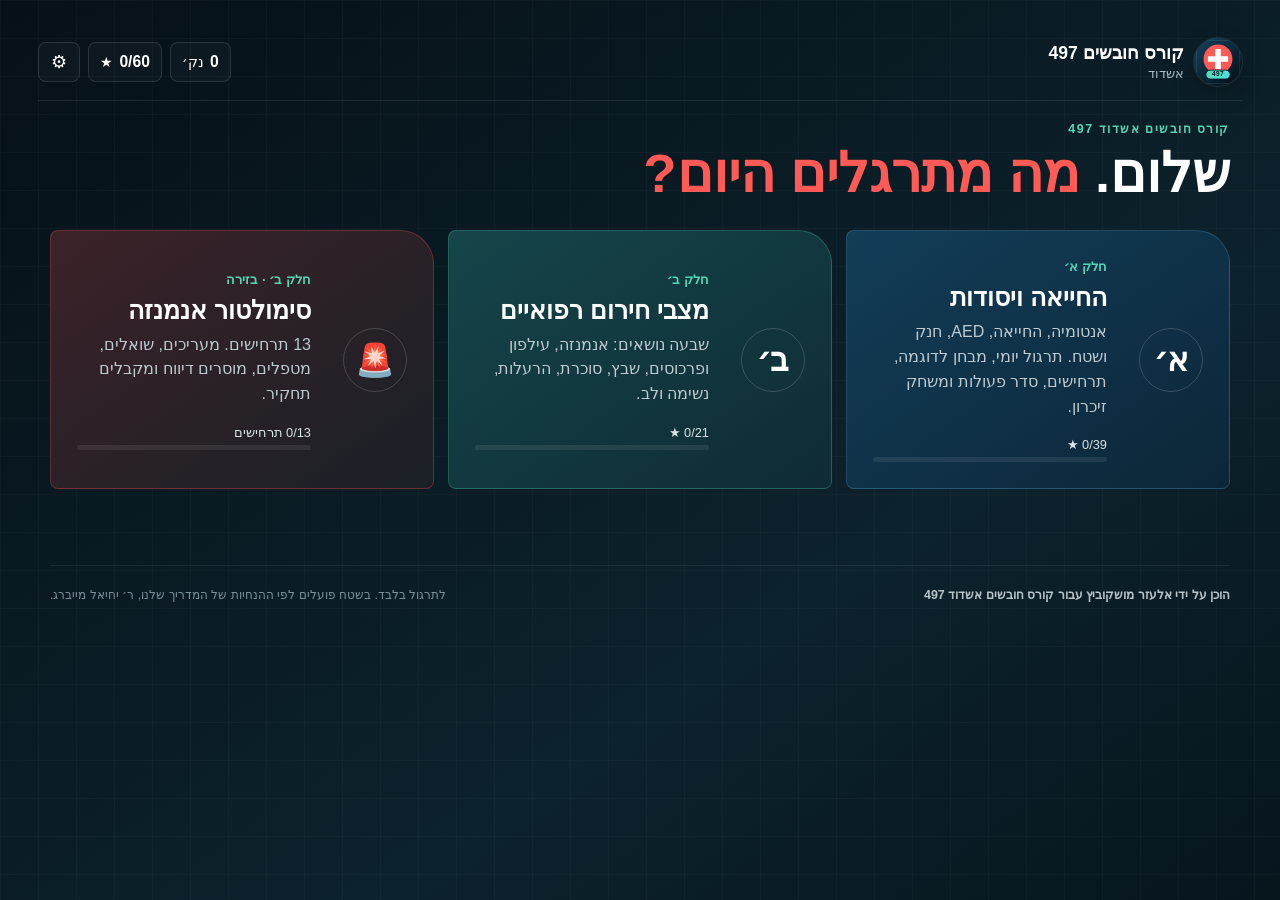
==== index.html @ c42105a0 "Rework practice app: fair questions, better feedback, mobile layout, simulator depth Questions and f" ====
<!doctype html>
<html lang="he" dir="rtl">
<head>
  <meta charset="utf-8">
  <meta name="viewport" content="width=device-width,initial-scale=1,viewport-fit=cover">
  <meta name="description" content="תרגול לקורס חובשים אשדוד 497: שאלות, מבחנים לדוגמה וסימולטור אנמנזה">
  <meta name="robots" content="noindex, nofollow, noarchive, nosnippet, noimageindex">
  <meta name="theme-color" content="#07131c">
  <meta name="color-scheme" content="dark">
  <meta name="application-name" content="קורס חובשים אשדוד 497">
  <meta name="apple-mobile-web-app-capable" content="yes">
  <meta name="apple-mobile-web-app-status-bar-style" content="black-translucent">
  <meta name="apple-mobile-web-app-title" content="חובשים 497">
  <meta name="mobile-web-app-capable" content="yes">
  <meta name="format-detection" content="telephone=no">
  <title>קורס חובשים 497 · מרכז תרגול</title>
  <link rel="manifest" href="./manifest.json">
  <link rel="icon" type="image/png" sizes="192x192" href="./icons/icon-192.png">
  <link rel="apple-touch-icon" href="./icons/apple-touch-icon.png">
  <link rel="stylesheet" href="./styles.css">
  <link rel="stylesheet" href="./unified.css">
  <link rel="stylesheet" href="./common.css">
</head>
<body>
  <main id="app" class="app-shell"><noscript>כדי להשתמש באתר צריך להפעיל JavaScript.</noscript></main>
  <script src="./common.js"></script>
  <script src="./scenarios.js"></script>
  <script src="./additional-scenarios.js"></script>
  <script src="./more-scenarios.js"></script>
  <script src="./scenario-extras.js"></script>
  <script src="./engine.js"></script>
  <script src="./app.js"></script>
  <script src="./pwa.js"></script>
</body>
</html>
---- styles.css ----
:root{--ink:#061117;--deep:#0a1c25;--panel:#102832;--panel2:#14343f;--line:#294650;--paper:#f4f0e7;--white:#fff;--muted:#9fb1b8;--red:#ff5a55;--amber:#f2b94b;--mint:#55d6b2;--blue:#7abed5;--shadow:0 22px 60px #02070a66}*{box-sizing:border-box}html{font-size:16px}body{margin:0;min-height:100vh;background:linear-gradient(145deg,#061017,#0c222c 65%,#07151d);color:var(--white);font-family:Arial,"Noto Sans Hebrew",sans-serif}button{font:inherit}.app-shell{min-height:100vh;padding:clamp(18px,3vw,42px);background-image:linear-gradient(#ffffff06 1px,transparent 1px),linear-gradient(90deg,#ffffff06 1px,transparent 1px);background-size:38px 38px}.top,.game-top{max-width:1380px;margin:auto;display:flex;align-items:center;justify-content:space-between;gap:18px;border-bottom:1px solid #ffffff18;padding-bottom:18px}.brand{display:flex;align-items:center;gap:11px}.brand-mark{width:44px;height:44px;border-radius:50%;display:grid;place-items:center;background:var(--red);font-size:1.4rem}.brand div{display:grid}.brand strong{font-size:1.1rem}.brand small,.source{color:var(--muted);font-size:.82rem}.intro{max-width:1180px;margin:clamp(60px,10vh,120px) auto 100px;display:grid;grid-template-columns:1.35fr .65fr;gap:70px;align-items:center}.kicker,.panel-kicker{color:var(--mint);font-size:.78rem;font-weight:900;letter-spacing:.12em;text-transform:uppercase}.intro h1{font-size:clamp(3.6rem,9vw,7.8rem);line-height:.88;letter-spacing:-.07em;margin:18px 0 28px}.intro h1 em{font-style:normal;color:var(--red)}.intro p{font-size:1.2rem;line-height:1.7;color:#c3d0d4;max-width:570px}.dispatch-art{min-height:310px;border:1px solid #ffffff1c;background:linear-gradient(150deg,#163743,#0a1c25);box-shadow:var(--shadow);border-radius:6px 46px 6px 46px;padding:35px;display:flex;flex-direction:column;justify-content:end;position:relative;overflow:hidden}.dispatch-art:after{content:'1221';position:absolute;left:-12px;top:-30px;font-size:10rem;font-weight:900;color:#ffffff08;direction:ltr}.dispatch-art>span{position:absolute;right:32px;top:30px;color:var(--red);font-weight:900;direction:ltr}.dispatch-art b{font-size:1.45rem;line-height:1.4}.dispatch-art small{color:var(--muted);margin-top:10px}.section-head{max-width:1180px;margin:0 auto 20px;display:flex;align-items:end;justify-content:space-between}.section-head div{display:flex;gap:12px;align-items:center}.section-head span{font-family:monospace;color:var(--red)}.section-head h2{margin:0;font-size:1.5rem}.section-head p{color:var(--muted);margin:0}.scenario-grid{max-width:1180px;margin:auto;display:grid;grid-template-columns:repeat(3,1fr);gap:14px}.scenario-card{min-height:260px;color:white;background:linear-gradient(160deg,#153541,#0b1e27);border:1px solid #ffffff1a;border-radius:7px 27px 7px 7px;padding:22px;text-align:right;cursor:pointer;position:relative;transition:.2s}.scenario-card:hover{transform:translateY(-5px);border-color:var(--mint);box-shadow:var(--shadow)}.case-no{position:absolute;left:18px;top:15px;color:#ffffff16;font-size:4rem;font-weight:900}.difficulty{display:inline-block;border:1px solid var(--line);border-radius:999px;padding:5px 9px;font-size:.75rem;color:var(--mint)}.difficulty.מתקדם{color:#ff8f8b}.difficulty.בינוני{color:var(--amber)}.scenario-card h3{font-size:1.55rem;margin:68px 0 8px}.scenario-card p{color:var(--muted)}.card-foot{position:absolute;right:22px;left:22px;bottom:20px;padding-top:14px;border-top:1px solid #ffffff12;display:flex;justify-content:space-between;color:#bac8cd;font-size:.78rem}footer{max-width:1180px;margin:55px auto 0;border-top:1px solid #ffffff12;padding:20px 0;color:#799098;font-size:.78rem}.game-top{min-height:60px}.back,.finish{border:1px solid #ffffff24;background:#ffffff09;color:white;border-radius:8px;padding:10px 14px;cursor:pointer}.finish{background:var(--red);border-color:var(--red);font-weight:800}.case-title{text-align:center;display:grid}.case-title span{font-size:.75rem;color:var(--mint)}.case-title b{margin-top:4px}.status-strip{max-width:1380px;margin:16px auto;display:grid;grid-template-columns:2fr repeat(3,1fr);background:#ffffff09;border:1px solid #ffffff13;border-radius:8px;overflow:hidden}.status-strip div{padding:12px 16px;border-left:1px solid #ffffff10;display:grid;gap:4px}.status-strip small{color:var(--muted);font-size:.72rem}.status-strip b{font-size:.9rem}.workspace{max-width:1380px;margin:auto;display:grid;grid-template-columns:260px minmax(420px,1fr) 270px;gap:14px;align-items:start}.scene-panel,.control-panel,.log-panel{background:#0d232d;border:1px solid #ffffff13;border-radius:8px;padding:20px;box-shadow:0 14px 40px #0003}.scene-panel,.log-panel{position:sticky;top:18px}.scene-panel h2{font-size:1.8rem;margin:12px 0 23px}.scene-panel dl{display:grid;gap:14px;margin:0}.scene-panel dl div{border-bottom:1px solid #ffffff0f;padding-bottom:12px}.scene-panel dt{font-size:.72rem;color:var(--muted)}.scene-panel dd{margin:5px 0 0;line-height:1.45}.arrival{background:#ffffff08;border-right:3px solid var(--amber);padding:13px;margin-top:20px}.arrival small,.patient-state small{color:var(--amber);font-weight:800}.arrival p{font-size:.9rem;line-height:1.55;margin:7px 0 0}.patient-state{display:grid;gap:6px;margin-top:14px;padding:13px;background:#ff5a5511;border:1px solid #ff5a5530}.patient-state strong{font-size:.88rem}.control-panel{padding:0;overflow:hidden}.tabs{display:flex;border-bottom:1px solid #ffffff14;padding:0 16px}.tab{border:0;background:transparent;color:var(--muted);padding:17px 14px;cursor:pointer;border-bottom:2px solid transparent}.tab.active{color:white;border-bottom-color:var(--red)}.tab i{font-style:normal;background:#ffffff13;border-radius:999px;padding:2px 6px;font-size:.7rem}.control-panel #tab-content{padding:20px;max-height:calc(100vh - 180px);overflow:auto}.action-section{margin-bottom:28px}.action-section h3{font-size:.88rem;color:#cbd5d8;display:flex;align-items:center;gap:9px}.action-section h3 span{width:28px;height:28px;border:1px solid var(--line);display:grid;place-items:center;color:var(--mint);font-family:monospace}.action-list{display:grid;grid-template-columns:repeat(2,1fr);gap:8px}.action-btn,.question-btn{border:1px solid #ffffff15;background:#ffffff07;color:white;border-radius:7px;padding:13px;text-align:right;display:flex;gap:11px;align-items:center;cursor:pointer;transition:.16s}.action-btn:hover,.question-btn:hover{border-color:var(--mint);background:#ffffff0d}.action-btn>span{width:30px;height:30px;border:1px solid var(--line);border-radius:50%;display:grid;place-items:center;color:var(--mint);flex:0 0 auto}.action-btn div{display:grid;gap:3px}.action-btn b{font-size:.87rem}.action-btn small{font-size:.7rem;color:var(--muted)}.action-btn.done{opacity:.55}.action-btn.done>span{background:var(--mint);color:var(--ink)}.action-btn.tempting>span{color:#ff9894}.question-hint{background:#55d6b211;border:1px solid #55d6b22b;padding:12px;border-radius:7px;color:#bfe9dd;font-size:.84rem;margin-bottom:14px}.question-list{display:grid;gap:8px}.question-btn{display:grid}.question-btn span{color:var(--amber);font-size:.7rem}.question-btn b{font-size:.95rem}.facts-grid{display:grid;grid-template-columns:repeat(2,1fr);gap:9px}.facts-grid article{padding:14px;background:#ffffff07;border:1px solid #ffffff12;border-radius:7px}.facts-grid span{font-size:.68rem;color:var(--mint)}.facts-grid p{margin:7px 0 0;line-height:1.45;font-size:.86rem}.timeline{display:grid;gap:9px;margin-top:14px;max-height:72vh;overflow:auto}.log{display:grid;grid-template-columns:24px 1fr;gap:8px;align-items:start}.log span{width:22px;height:22px;border-radius:50%;display:grid;place-items:center;background:#55d6b222;color:var(--mint);font-size:.7rem}.log p{margin:1px 0;padding-bottom:11px;border-bottom:1px solid #ffffff0c;font-size:.82rem;line-height:1.45;color:#cfdbde}.log.bad span,.log.event span{background:#ff5a5522;color:#ff8f8b}.log.event p{color:#ffd1cf}.empty{padding:30px 10px;text-align:center;color:#77909a;line-height:1.6}.toast{position:fixed;z-index:20;bottom:25px;left:50%;transform:translateX(-50%);max-width:min(680px,90vw);background:#14343f;border:1px solid var(--mint);box-shadow:var(--shadow);padding:14px 20px;border-radius:9px;color:white;text-align:center}.toast.bad{border-color:var(--red)}.report-hero{max-width:1100px;margin:55px auto 28px;display:flex;align-items:center;justify-content:center;gap:32px}.report-hero h1{font-size:clamp(2rem,5vw,4.3rem);margin:8px 0 10px}.report-hero p{color:var(--muted)}.score-ring{width:150px;height:150px;border-radius:50%;background:conic-gradient(var(--mint) var(--score),#ffffff10 0);display:grid;place-items:center;flex:0 0 auto}.score-ring>div{width:116px;height:116px;border-radius:50%;background:var(--deep);display:grid;place-content:center;text-align:center}.score-ring b{font-size:2.6rem}.score-ring small{color:var(--muted)}.score-grid{max-width:1100px;margin:auto;display:grid;grid-template-columns:repeat(4,1fr);gap:8px}.score-grid article{background:#ffffff08;border:1px solid #ffffff12;padding:13px;border-radius:7px}.score-grid article div{display:flex;justify-content:space-between;font-size:.77rem}.score-grid i{display:block;height:5px;background:#ffffff0f;margin-top:10px;border-radius:5px;overflow:hidden}.score-grid em{display:block;height:100%;background:var(--mint)}.debrief-grid{max-width:1100px;margin:18px auto;display:grid;grid-template-columns:repeat(2,1fr);gap:10px}.debrief{background:#0d232d;border:1px solid #ffffff13;border-radius:8px;padding:20px}.debrief h2{font-size:1rem;margin:0 0 12px}.debrief ul{margin:0;padding-right:20px;color:#c6d2d6;line-height:1.8;font-size:.87rem}.debrief.good{border-top:3px solid var(--mint)}.debrief.warn{border-top:3px solid var(--amber)}.debrief.danger{border-top:3px solid var(--red)}.none{color:var(--muted);font-size:.86rem}.path{grid-column:1/-1}.path ol{list-style:none;padding:0;margin:0;display:grid;gap:8px}.path li{display:flex;align-items:center;gap:10px;color:#ccd7da}.path li span{width:26px;height:26px;background:#ffffff0c;color:var(--mint);display:grid;place-items:center;font-family:monospace}.why{max-width:1100px;margin:10px auto;background:var(--paper);color:#14262c;padding:28px;border-radius:8px}.why h2{margin-top:0}.why p{border-right:3px solid var(--red);padding-right:12px;line-height:1.55}.why small{display:block;color:#58686d;margin-top:20px}@media(max-width:1050px){.workspace{grid-template-columns:230px 1fr}.log-panel{grid-column:1/-1;position:static}.timeline{max-height:none;grid-template-columns:repeat(2,1fr)}}@media(max-width:760px){.app-shell{padding:14px}.source{display:none}.intro{grid-template-columns:1fr;margin:50px auto}.intro h1{font-size:4rem}.dispatch-art{min-height:220px}.scenario-grid{grid-template-columns:1fr}.workspace{grid-template-columns:1fr}.scene-panel{position:static}.status-strip{grid-template-columns:1fr 1fr}.control-panel #tab-content{max-height:none}.action-list,.facts-grid,.debrief-grid,.score-grid{grid-template-columns:1fr}.report-hero{align-items:flex-start;flex-direction:column}.path{grid-column:auto}.game-top{align-items:flex-start}.case-title{display:none}.tabs{overflow:auto}.tab{white-space:nowrap}}
---- unified.css ----
.module-section{max-width:1180px;margin:0 auto 76px}.module-section .section-head>div>span{display:none}.module-grid{display:grid;grid-template-columns:repeat(2,1fr);gap:14px}.module-card{min-height:230px;text-decoration:none;color:white;border:1px solid #ffffff1a;border-radius:8px 34px 8px 8px;padding:26px;display:grid;grid-template-columns:74px 1fr;gap:22px;align-items:center;transition:.2s;position:relative;overflow:hidden}.module-card:hover{transform:translateY(-5px);box-shadow:var(--shadow)}.review-module{background:linear-gradient(145deg,#123d57,#0c2638);border-color:#78cde533}.anamnesis-module{background:linear-gradient(145deg,#3b2228,#1a2027);border-color:#ff5a5544}.module-number{width:64px;height:64px;display:grid;place-items:center;border:1px solid #ffffff2b;border-radius:50%;font-size:2rem;font-weight:900}.module-card small{color:var(--mint);font-weight:800}.module-card h3{font-size:1.55rem;margin:8px 0}.module-card p{color:#becbd0;line-height:1.55;margin:0 0 18px}.module-card b{font-size:.85rem;color:var(--amber)}.cases-section{scroll-margin-top:22px}@media(max-width:760px){.module-grid{grid-template-columns:1fr}.module-card{grid-template-columns:54px 1fr;padding:20px}.module-number{width:48px;height:48px;font-size:1.4rem}}
.course-topbar{max-width:1380px;margin:0 auto 18px;padding:0 0 18px;display:flex;align-items:center;justify-content:space-between;gap:18px;border-bottom:1px solid #ffffff18}.course-brand{border:0;background:transparent;color:white;padding:0;display:flex;align-items:center;gap:11px;text-align:right;cursor:pointer}.course-brand>span:last-child{display:grid;gap:3px}.course-brand b{font-size:1.2rem}.course-brand small{color:var(--muted);font-size:.82rem}.course-logo{width:48px;height:48px;border-radius:50%;display:grid;place-items:center;background:var(--red);color:white;font-size:1.55rem;font-weight:900}.course-counters{display:flex;align-items:center;gap:10px;direction:ltr}.course-pill,.course-icon{min-height:44px;border:1px solid #ffffff20;background:#ffffff07;color:white;border-radius:8px;padding:0 13px;display:flex;align-items:center;gap:7px;white-space:nowrap}.course-pill b{font-size:1.05rem}.course-pill.reset{color:#ffc1c1;cursor:pointer}.course-icon{width:48px;justify-content:center;cursor:pointer;font-size:1rem}.course-brand:hover .course-logo,.course-pill.reset:hover,.course-icon:hover{border-color:var(--mint);filter:brightness(1.08)}.xp-award{display:inline-block;margin-top:10px;padding:8px 12px;border-radius:7px;background:#55d6b218;border:1px solid #55d6b244;color:#bdf2e3;font-weight:800;font-size:.88rem}@media(max-width:760px){.game-top{flex-wrap:wrap}}
.part-b-picker{padding-top:clamp(42px,7vw,88px);min-height:calc(100vh - 180px)}
.part-b-picker .section-head{align-items:center;margin-bottom:28px}
.course-footer{max-width:1180px;width:100%;margin:55px auto 0;border-top:1px solid #ffffff12;padding:20px 0;color:#799098;font-size:.78rem;text-align:right;line-height:1.5;display:flex;justify-content:space-between;gap:24px;flex-wrap:wrap}.course-footer span:first-child{color:#b7c5ca;font-weight:700}
.review-shell{min-height:100vh}
.review-shell .app{width:min(1180px,100%);padding:28px 0;min-height:calc(100vh - 190px)}
@media(max-width:760px){.review-shell .app{padding:20px 0}.course-footer{text-align:center;margin-top:34px;justify-content:center}}
.course-pill.home-link{text-decoration:none;color:#d9e5e8;cursor:pointer}.course-pill.home-link:hover{border-color:var(--mint);color:white}.part-b-picker .section-head>div>span{display:none}
.intro.intro-single{grid-template-columns:1fr}.intro.intro-single h1{font-size:clamp(2.8rem,5.5vw,5.2rem);line-height:.98;letter-spacing:-.04em}
.course-logo,.brand-mark{font-size:0;background:#071a2f url("./favicon.svg") center/cover no-repeat;border:none;box-shadow:0 0 0 1px #ffffff18,0 8px 22px #0004}.course-logo::after,.brand-mark::after{content:"";display:block;width:100%;height:100%}
.part-b-hub{max-width:1180px;margin:clamp(38px,6vw,78px) auto 70px}.part-b-hub .section-head>div>span{display:none}.part-b-game-grid{display:grid;grid-template-columns:repeat(3,1fr);gap:14px}.part-b-game{min-height:245px;border:1px solid #ffffff1d;border-radius:8px 30px 8px 8px;padding:24px;background:linear-gradient(145deg,#123d57,#0c2638);color:white;text-decoration:none;text-align:right;display:grid;grid-template-columns:52px 1fr;gap:16px;cursor:pointer;transition:.2s}.part-b-game:hover{transform:translateY(-5px);box-shadow:var(--shadow);border-color:var(--mint)}.part-b-game>span{font-size:2rem}.part-b-game small{color:var(--mint);font-weight:800}.part-b-game h3{font-size:1.35rem;margin:9px 0}.part-b-game p{color:#becbd0;line-height:1.55;margin:0 0 18px}.part-b-game b{font-size:.84rem;color:var(--amber)}.mixed-game{background:linear-gradient(145deg,#14554f,#12313c);border-color:#55d6b244}.simulator-game{background:linear-gradient(145deg,#4a272c,#1a2027);border-color:#ff5a5544}.part-b-picker{scroll-margin-top:20px}.part-b-picker>.section-head>p{color:var(--muted);margin:0}
@media(max-width:900px){.part-b-game-grid{grid-template-columns:1fr}.part-b-game{min-height:185px}}

/* מסגרת במובייל */
@media(max-width:760px){
  .app-shell{padding:max(12px,env(safe-area-inset-top)) max(12px,env(safe-area-inset-right)) max(18px,env(safe-area-inset-bottom)) max(12px,env(safe-area-inset-left))}
  .intro{margin:38px auto 56px;gap:28px}.intro.intro-single h1{font-size:clamp(2.7rem,13vw,3.35rem);line-height:.98}
  .intro p{font-size:1rem;line-height:1.6}
  .section-head{align-items:flex-start;gap:12px;flex-direction:column}
  .section-head>p{font-size:.86rem}
  .part-b-picker{padding-top:20px;min-height:auto}
  .part-b-picker .section-head{align-items:stretch}
  .part-b-picker .back{width:100%;min-height:44px;text-align:center}
  .scenario-card{min-height:200px}
  .game-top{align-items:center;gap:8px;padding-bottom:12px}
  .game-top .back,.game-top .finish{min-height:44px;flex:1;padding:9px 10px;font-size:.84rem;text-align:center}
  .status-strip{margin:12px auto}
  .status-strip div{padding:10px 12px}
  .review-shell .app{padding:16px 0 24px}
}
@media(max-width:390px){
  .module-card{grid-template-columns:44px 1fr;gap:14px;padding:17px}
  .module-number{width:42px;height:42px;font-size:1.2rem}
  .module-card h3{font-size:1.3rem}
}

/* Compact guidance for the anamnesis simulator */
.anamnesis-guide{max-width:1380px;margin:0 auto 16px;border:1px solid #55d6b238;border-radius:8px;background:linear-gradient(135deg,#102f39e8,#0b222ce8);box-shadow:0 10px 28px #0002;overflow:hidden}
.anamnesis-guide summary{min-height:48px;padding:11px 16px;display:flex;align-items:center;gap:10px;cursor:pointer;list-style:none;font-weight:900;color:#dff8f1}
.anamnesis-guide summary::-webkit-details-marker{display:none}
.anamnesis-guide summary:before{content:'?';width:26px;height:26px;border-radius:50%;display:grid;place-items:center;flex:0 0 auto;background:#55d6b222;border:1px solid #55d6b255;color:var(--mint)}
.anamnesis-guide summary:after{content:'⌄';margin-right:auto;color:var(--mint);transition:transform .18s}
.anamnesis-guide[open] summary:after{transform:rotate(180deg)}
.anamnesis-guide summary small{color:var(--muted);font-weight:400;font-size:.76rem}
.guide-body{padding:0 16px 15px;border-top:1px solid #ffffff0d}
.guide-body>p{margin:12px 0;color:#c8d8dc;font-size:.88rem;line-height:1.55}
.guide-body>p b{color:var(--mint)}
.guide-body ol{list-style:none;margin:0;padding:0;display:grid;grid-template-columns:repeat(4,minmax(0,1fr));gap:8px}
.guide-body li{min-width:0;display:flex;align-items:flex-start;gap:9px;padding:11px;background:#ffffff07;border:1px solid #ffffff10;border-radius:7px}
.guide-body li>span{width:24px;height:24px;border-radius:50%;display:grid;place-items:center;flex:0 0 auto;background:#ff5a5520;color:#ffaaa7;font-size:.74rem;font-weight:900}
.guide-body li div{display:grid;gap:4px}.guide-body li b{font-size:.82rem}.guide-body li small{color:#aebfc4;font-size:.75rem;line-height:1.45}
@media(max-width:1050px){.guide-body ol{grid-template-columns:repeat(2,minmax(0,1fr))}}
@media(max-width:760px){.anamnesis-guide{margin:0 auto 12px}.anamnesis-guide summary{padding:10px 12px}.guide-body{padding:0 12px 12px}.guide-body ol{grid-template-columns:1fr}.guide-body li{padding:10px}.anamnesis-guide summary small{display:none}.tabs{scrollbar-width:none}.tabs::-webkit-scrollbar{display:none}.tab{min-height:48px}}
.difficulty-group{
  margin-top:clamp(1.5rem,4vw,3rem);
}
.difficulty-heading{
  display:flex;
  align-items:end;
  justify-content:space-between;
  gap:1rem;
  margin-bottom:1rem;
  padding-bottom:.8rem;
  border-bottom:1px solid rgba(255,255,255,.12);
}
.difficulty-heading>div{
  display:flex;
  align-items:center;
  gap:.7rem;
}
.difficulty-heading span{
  min-width:3.5rem;
  padding:.35rem .7rem;
  border:1px solid rgba(255,255,255,.18);
  border-radius:999px;
  text-align:center;
  font-size:.82rem;
  font-weight:800;
}
.difficulty-heading h3{
  margin:0;
  font-size:clamp(1.15rem,2vw,1.45rem);
}
.difficulty-heading p{
  max-width:42rem;
  margin:0;
  color:var(--muted,#a9b8c4);
  font-size:.92rem;
  line-height:1.55;
}
.difficulty.קל{color:#6ee7b7;border-color:rgba(110,231,183,.35)}
.difficulty.בינוני{color:#fbbf24;border-color:rgba(251,191,36,.35)}
.difficulty.קשה{color:#fb7185;border-color:rgba(251,113,133,.35)}
@media (max-width:700px){
 .difficulty-heading{align-items:flex-start;flex-direction:column}
}
---- common.css ----
/* רכיבים משותפים לכל העמודים. נטען אחרון. */
:root{--c-bg:#0d2530;--c-line:#ffffff1f;--c-mint:#55d6b2;--c-red:#ff5a55;--c-amber:#f2b94b;--c-text:#fff;--c-muted:#a9bcc3}
html{scroll-behavior:auto}
body.c-locked{overflow:hidden}
.hidden{display:none!important}
.muted{color:var(--c-muted)}

/* מיקוד מקלדת נראה לעין */
:focus-visible{outline:3px solid var(--c-amber);outline-offset:2px}
button:focus:not(:focus-visible),a:focus:not(:focus-visible){outline:none}

/* ---- כותרת עליונה בשורה אחת ---- */
.course-topbar{max-width:1380px;margin:0 auto 18px;padding:0 0 14px;display:flex;align-items:center;justify-content:space-between;gap:12px;border-bottom:1px solid #ffffff18;flex-direction:row;background:none;border-radius:0;box-shadow:none}
.course-brand{display:flex;align-items:center;gap:10px;color:#fff;text-decoration:none;min-width:0}
.course-brand>span:last-child{display:grid;gap:2px;min-width:0}
.course-brand b{font-size:1.1rem;white-space:nowrap}
.course-brand small{color:var(--c-muted);font-size:.8rem;white-space:nowrap;overflow:hidden;text-overflow:ellipsis}
.course-counters{display:flex;align-items:center;gap:8px;direction:rtl;width:auto}
.course-pill,.course-icon{min-height:40px;height:40px;border:1px solid var(--c-line);background:#ffffff07;color:#fff;border-radius:8px;padding:0 11px;display:flex;align-items:center;gap:6px;white-space:nowrap;font-size:.86rem;width:auto}
.course-pill b{font-size:.98rem}
.course-icon{width:42px;justify-content:center;padding:0;font-size:1.15rem;cursor:pointer}
.course-icon:hover,.course-brand:hover .course-logo{border-color:var(--c-mint);filter:brightness(1.1)}
@media(max-width:760px){
 .course-topbar{padding:0 0 10px;margin-bottom:14px;gap:8px}
 .course-logo{width:36px!important;height:36px!important;flex:0 0 36px}
 .course-brand b{font-size:.92rem}
 .course-brand small{font-size:.7rem;max-width:40vw}
 .course-counters{gap:5px}
 .course-pill{padding:0 7px;font-size:.72rem;height:36px;min-height:36px}
 .course-pill b{font-size:.8rem}
 .course-icon{width:36px;height:36px;min-height:36px}
}
@media(max-width:360px){.course-brand small{display:none}}

/* ---- כפתורים ---- */
.c-btn{display:inline-flex;align-items:center;justify-content:center;gap:6px;min-height:44px;padding:10px 16px;border-radius:8px;border:1px solid #ffffff2a;background:#ffffff10;color:#fff;font:inherit;font-weight:700;cursor:pointer;text-decoration:none;text-align:center;line-height:1.3}
.c-btn:hover{border-color:var(--c-mint);background:#ffffff18}
.c-btn.primary{border:0;color:#08251a;background:linear-gradient(135deg,#4de2da,#78f1bc)}
.c-btn.danger{border-color:#ff5a5588;color:#ffc9c7;background:#ff5a5514}
.c-btn.small{min-height:36px;padding:6px 12px;font-size:.84rem}
.c-btn:disabled{opacity:.45;cursor:not-allowed}
.primary{cursor:pointer}
.c-actions{display:flex;flex-wrap:wrap;justify-content:center;gap:10px;margin-top:18px}
.c-actions.share{margin-top:10px}

/* ---- חלון ---- */
.c-modal{position:fixed;inset:0;z-index:60;background:#03101ce6;backdrop-filter:blur(6px);-webkit-backdrop-filter:blur(6px);display:grid;place-items:center;padding:16px;overflow:auto}
.c-modal-card{position:relative;width:min(560px,100%);max-height:calc(100vh - 32px);overflow:auto;background:linear-gradient(145deg,#153a48,#0b2230);border:1px solid #7aeee142;border-radius:10px 28px 10px 10px;padding:28px 24px 24px;box-shadow:0 22px 60px #0008;text-align:center;color:#fff}
.c-modal-card.wide{width:min(760px,100%)}
.c-modal-card h2{font-size:1.6rem;margin:6px 0 10px}
.c-modal-card p{color:var(--c-muted);line-height:1.6;margin:8px 0}
.c-modal-card .big-emoji{font-size:3.4rem}
.c-close{position:absolute;top:10px;left:10px;width:40px;height:40px;border-radius:8px;border:1px solid var(--c-line);background:#ffffff0a;color:#fff;cursor:pointer;font-size:1rem}
.c-field{display:grid;gap:6px;text-align:right;margin:14px 0}
.c-field span{font-weight:700;font-size:.9rem}
.c-field input,.c-field select{width:100%;min-height:46px;padding:10px 12px;border-radius:8px;border:1px solid #ffffff2a;background:#08202b;color:#fff;font:inherit}
.c-switch{display:flex;align-items:center;gap:10px;text-align:right;margin:12px 0;cursor:pointer;min-height:40px}
.c-switch input{width:22px;height:22px;accent-color:var(--c-mint)}
.c-note{font-size:.84rem;color:var(--c-muted);text-align:right}
.c-reset{margin-top:20px;text-align:right;border-top:1px solid var(--c-line);padding-top:12px}
.c-reset summary{cursor:pointer;color:#ffc9c7;font-weight:700;min-height:36px;display:flex;align-items:center}
.c-reset-grid{display:grid;grid-template-columns:1fr 1fr;gap:8px;margin-top:8px}
.setup-grid{display:grid;grid-template-columns:repeat(3,1fr);gap:10px;margin:16px 0}
.setup-choice{border:1px solid #ffffff22;background:#ffffff0b;color:#fff;border-radius:10px;padding:14px 10px;text-align:center;cursor:pointer;display:grid;gap:4px;justify-items:center}
.setup-choice span{font-size:1.6rem}
.setup-choice small{color:var(--c-muted);line-height:1.35;font-size:.8rem}
.setup-choice:hover:not(:disabled){border-color:var(--c-mint);background:#ffffff14}
.setup-choice:disabled{opacity:.4;cursor:not-allowed}
@media(max-width:520px){.setup-grid{grid-template-columns:1fr}.setup-choice{grid-template-columns:auto 1fr;text-align:right;justify-items:start;align-items:center;column-gap:10px}.setup-choice span{grid-row:span 2}.c-reset-grid{grid-template-columns:1fr}}

/* ---- הודעה קצרה ---- */
.c-toast{position:fixed;z-index:70;bottom:max(20px,env(safe-area-inset-bottom));left:50%;transform:translateX(-50%);max-width:min(560px,92vw);background:#0f2b36;border:1px solid var(--c-mint);color:#fff;padding:12px 18px;border-radius:10px;box-shadow:0 12px 30px #0007;text-align:center;line-height:1.4}
.c-toast.bad{border-color:var(--c-red)}

/* ---- תפריטי החלקים ---- */
.resume-box{display:flex;flex-wrap:wrap;align-items:center;gap:10px;margin:0 0 18px;padding:14px 16px;border:1px solid #f2b94b66;background:#f2b94b12;border-radius:10px}
.resume-box>div{flex:1 1 220px;display:grid;gap:3px}
.resume-box span{color:var(--c-muted);font-size:.88rem}
.hub-head{display:grid;grid-template-columns:1.2fr 1fr;gap:20px;align-items:center;margin:8px 0 26px}
.hub-head h1{font-size:clamp(1.9rem,4.5vw,3rem);margin:6px 0 8px;line-height:1.1}
.hub-head p{color:var(--c-muted);margin:0;line-height:1.6}
.hub-stats{display:grid;grid-template-columns:repeat(auto-fit,minmax(120px,1fr));gap:8px}
.hub-stats div{background:#ffffff09;border:1px solid var(--c-line);border-radius:10px;padding:12px;display:grid;gap:3px}
.hub-stats b{font-size:1.35rem;color:var(--c-mint)}
.hub-stats small{color:var(--c-muted);font-size:.76rem;line-height:1.3}
@media(max-width:760px){.hub-head{grid-template-columns:1fr;margin-bottom:18px}.hub-stats{grid-template-columns:1fr 1fr}}
.lvl-progress{display:grid;gap:5px;margin-top:12px;font-size:.78rem;color:var(--c-muted)}
.lvl-progress i,.topic-bar,.mod-progress i{display:block;height:5px;border-radius:5px;background:#ffffff14;overflow:hidden}
.lvl-progress em,.topic-bar em,.mod-progress em{display:block;height:100%;background:var(--c-mint)}
.level{padding-bottom:44px}
.topic-card{padding-bottom:62px}
.topic-bar{position:absolute;right:21px;left:21px;bottom:10px}
.mode-grid{grid-template-columns:repeat(auto-fit,minmax(220px,1fr))}
.game-options{grid-template-columns:repeat(auto-fit,minmax(200px,1fr))}
.game-option,.mode-card{cursor:pointer}
@media(max-width:520px){.game-options,.mode-grid{grid-template-columns:1fr}.game-option{min-height:0;display:grid;grid-template-columns:40px 1fr;column-gap:12px;align-items:center}.game-option .mode-icon{grid-row:span 2;margin:0;font-size:1.7rem}.mode-card{min-height:0;padding:14px}}

/* ---- שאלה ---- */
.question{outline:none}
.question.small{font-size:1.2rem;margin:14px 0}
.answer{min-height:52px;cursor:pointer}
.answer.picked{border-color:var(--c-amber);background:#f2b94b1c}
.answer.picked .letter{background:var(--c-amber);color:#231800}
.explain{text-align:right}
.explain.bad{border-right-color:var(--c-red)}
.explain .why-not{display:block;margin:6px 0;color:#ffd1cf}
.explain .right-answer{display:block;margin:6px 0 4px;color:#c9f5e6}
.explain .bank-note{display:block;margin-top:8px;font-size:.86rem;color:var(--c-amber)}
.next-row{display:flex;align-items:center;justify-content:space-between;gap:10px;flex-wrap:wrap;margin-top:18px}
.next-row .primary{margin-inline-start:auto;border:0;border-radius:8px;padding:12px 18px;font-weight:800;color:#08251a;background:linear-gradient(135deg,#4de2da,#78f1bc);min-height:46px}
.review-btn{min-height:44px;border:1px solid #ffffff24;border-radius:8px;padding:10px 14px;font-weight:700;color:#fff;background:#ffffff10;cursor:pointer}
.review-btn:disabled{opacity:.4;cursor:not-allowed}
.timer[hidden]{display:none}
.key-hint{margin:14px 0 0;color:#6f8a94;font-size:.76rem;text-align:center}
@media(hover:none){.key-hint{display:none}}
.exam-clock{min-width:64px;text-align:center;font-weight:900;font-variant-numeric:tabular-nums;padding:8px 10px;border:1px solid var(--c-line);border-radius:8px;direction:ltr}
.exam-clock.low{color:#ffb4b1;border-color:var(--c-red)}
.game-head{position:relative}
.quiz-card.center{text-align:center}
.step-dots{display:flex;gap:6px;direction:ltr;justify-content:flex-end}
.scene-box{text-align:right}
.scenario-feedback{text-align:right}
@media(max-width:520px){.next-row .primary{width:100%}.next-row .review-btn{flex:1}}

/* ---- סיכום ---- */
.sum-line{margin:10px 0}
.sum-table{display:grid;gap:6px;margin:14px 0;text-align:right}
.sum-table div{display:grid;grid-template-columns:1fr auto;gap:4px 10px;align-items:center;padding:8px 10px;background:#ffffff08;border-radius:8px;font-size:.88rem}
.sum-table i{grid-column:1/-1;display:block;height:5px;border-radius:5px;background:#ffffff14;overflow:hidden}
.sum-table em{display:block;height:100%;background:var(--c-mint)}
.sum-table .mid em{background:var(--c-amber)}.sum-table .bad em{background:var(--c-red)}
.sum-review{text-align:right;margin:14px 0;border:1px solid var(--c-line);border-radius:10px;padding:8px 12px}
.sum-review summary{cursor:pointer;font-weight:800;min-height:36px;display:flex;align-items:center}
.sum-review article{border-top:1px solid #ffffff12;padding:10px 0;font-size:.9rem}
.sum-review article p{margin:4px 0;color:#c7d6db}
.sum-review .mine{color:#ffc9c7}.sum-review .right{color:#b6f3dc;font-weight:700}
.result-grid{display:grid;grid-template-columns:repeat(3,1fr);gap:8px;margin:16px 0}
.pair-list{display:grid;gap:6px;text-align:right;margin:12px 0}
.pair-list div{display:flex;justify-content:space-between;gap:10px;padding:8px 10px;background:#ffffff08;border-radius:8px;font-size:.88rem}
.pair-list span{color:var(--c-muted)}
.memory-card{cursor:pointer}

/* ---- דף הבית ---- */
.home-top{max-width:1180px;margin:18px auto 26px;display:grid;gap:16px}
.home-hello h1{font-size:clamp(2rem,5vw,3.4rem);line-height:1.08;margin:8px 0 0}
.home-hello h1 em{font-style:normal;color:var(--c-red)}
.home-cards{display:grid;grid-template-columns:repeat(auto-fit,minmax(260px,1fr));gap:10px}
.home-card{display:grid;grid-template-columns:1fr auto;gap:2px 10px;align-items:center;padding:14px 16px;border-radius:10px;text-decoration:none;color:#fff;border:1px solid var(--c-line);background:#ffffff09}
.home-card small{color:var(--c-mint);font-weight:800}
.home-card b{grid-column:1}
.home-card span{grid-row:1/3;grid-column:2;font-size:1.3rem;color:var(--c-amber)}
.home-card.continue{border-color:#55d6b266;background:#55d6b212}
.home-card.bank{border-color:#f2b94b66;background:#f2b94b10}
.home-card:hover{filter:brightness(1.12)}
.module-grid.three{grid-template-columns:repeat(3,1fr)}
.module-card{min-height:0}
.part2-module{background:linear-gradient(145deg,#15454a,#0f2b33);border-color:#55d6b244}
.mod-progress{display:grid;gap:5px;font-size:.8rem;color:#d7e3e6}
@media(max-width:980px){.module-grid.three{grid-template-columns:1fr}}

/* ---- סימולטור ---- */
.lead{max-width:1180px;margin:-6px auto 18px;color:var(--c-muted);line-height:1.6}
.cases-section .resume-box{max-width:1180px;margin-inline:auto}
a.scenario-card{display:block;text-decoration:none}
.best-badge{position:absolute;top:18px;left:18px;font-size:.75rem;font-weight:800;padding:4px 8px;border-radius:999px;background:#ffffff14;color:#fff;z-index:1}
.best-badge.good{background:#55d6b233;color:#b6f3dc}.best-badge.mid{background:#f2b94b33;color:#ffe2a8}
.status-strip{background:#0d232d;position:static}
.vitals-strip{max-width:1380px;margin:0 auto 14px;display:flex;align-items:center;gap:10px;flex-wrap:wrap;background:#0d232d;border:1px solid #ffffff13;border-radius:8px;padding:10px 12px}
.vitals-list{flex:1;display:grid;grid-template-columns:repeat(auto-fit,minmax(96px,1fr));gap:8px}
.vitals-list div{display:grid;gap:2px;padding:6px 8px;border-radius:6px;background:#ffffff06}
.vitals-list small{color:var(--c-muted);font-size:.7rem}
.vitals-list b{font-size:.86rem}
.vitals-list em{font-style:normal;font-size:.68rem;color:var(--c-muted)}
.vitals-list .changed{background:#f2b94b14;outline:1px solid #f2b94b44}
.vitals-list .changed em{color:var(--c-amber)}
.scene-more{margin-top:14px;border-top:1px solid #ffffff10;padding-top:10px}
.scene-more summary{cursor:pointer;color:var(--c-mint);font-weight:700;min-height:36px;display:flex;align-items:center}
.scene-more dl{margin-top:10px}
.goals{margin-top:14px;text-align:right}
.goals b{color:var(--c-mint);font-size:.88rem}
.goals ul{margin:6px 0 0;padding-right:18px;color:#c9d6da;font-size:.86rem;line-height:1.6}
.intro-dl{display:grid;gap:10px;text-align:right;margin:14px 0}
.intro-dl div{background:#ffffff08;border-radius:8px;padding:10px 12px}
.intro-dl dt{font-size:.75rem;color:var(--c-muted)}
.intro-dl dd{margin:4px 0 0}
.question-btn{text-align:right}
.facts-grid p{margin:0}
.tabs{position:sticky;top:0;z-index:5;background:#0d232d}
.sim-feedback{position:relative;margin:12px 16px 0;padding:12px 44px 12px 14px;border-radius:8px;border:1px solid #55d6b255;background:#55d6b214;line-height:1.5}
.sim-feedback p{margin:0}
.sim-feedback .extra{margin-top:6px;color:#dfe9ec;font-size:.9rem}
.sim-feedback.bad{border-color:#ff5a5588;background:#ff5a5516}
.sim-feedback.event{border-color:#f2b94b99;background:#f2b94b1a}
.sim-feedback.info{border-color:#7abed566;background:#7abed514}
.fb-close{position:absolute;top:8px;right:8px;width:30px;height:30px;border-radius:6px;border:1px solid #ffffff22;background:transparent;color:#fff;cursor:pointer}
.action-btn{min-height:52px}
@media(max-width:760px){
 .workspace{display:flex;flex-direction:column;gap:12px}
 .scene-panel{order:1;padding:14px}.control-panel{order:2}.log-panel{order:3}
 .scene-panel h2{font-size:1.25rem;margin:6px 0 10px}
 .arrival{margin-top:8px}
 .anamnesis-guide:not([open]){margin-bottom:8px}
 .vitals-strip{padding:8px}
 .vitals-list{grid-template-columns:repeat(3,1fr)}
 .vitals-strip .c-btn{width:100%}
 .sim-feedback{position:fixed;z-index:40;right:10px;left:10px;bottom:max(10px,env(safe-area-inset-bottom));margin:0;max-height:40vh;overflow:auto;background:#0f2b36;box-shadow:0 12px 34px #000a}
 .sim-feedback.bad{background:#35191b}.sim-feedback.event{background:#352a12}
 .control-panel #tab-content{padding:14px 14px 120px}
}

/* ---- חשיבה קלינית ותחקיר ---- */
.reasoning-card{margin:20px auto}
.score-ring.capped{background:conic-gradient(var(--c-red) var(--score),#ffffff10 0)}
.debrief.wide{max-width:1100px;margin:14px auto}
.debrief.danger.wide{border-top:3px solid var(--c-red);background:#2a1719}
.debrief.danger li b{color:#ffb4b1}
.debrief.reasoning{max-width:1100px;margin:14px auto;display:grid;gap:10px}
.debrief.reasoning article{padding:12px;border-radius:8px;background:#ffffff07;border-right:3px solid var(--c-mint)}
.debrief.reasoning article.no{border-right-color:var(--c-red)}
.debrief.reasoning p{margin:5px 0;color:#c6d2d6;font-size:.88rem;line-height:1.5}
.debrief.reasoning .mine{color:#ffc9c7}.debrief.reasoning .right{color:#b6f3dc;font-weight:700}
.action-table{width:100%;border-collapse:collapse;font-size:.86rem}
.action-table th{text-align:right;color:var(--c-muted);font-weight:400;font-size:.76rem;padding:6px}
.action-table td{padding:8px 6px;border-top:1px solid #ffffff0f;color:#d3dee1}
.action-table td:first-child{width:36px;text-align:center}
.action-table tr.miss td:first-child{color:var(--c-amber)}.action-table tr.bad td{color:#ffb4b1}
.imp{display:inline-block;padding:2px 8px;border-radius:999px;font-size:.72rem;white-space:nowrap}
.imp.must{background:#55d6b222;color:#b6f3dc}.imp.avoid{background:#ff5a5522;color:#ffb4b1}.imp.nice{background:#7abed522;color:#cfe8f1}
.report-actions{max-width:1100px;margin:18px auto}
.goals.debrief ul{padding-right:18px}

@media (prefers-reduced-motion:reduce){*,*:before,*:after{animation:none!important;transition:none!important;scroll-behavior:auto!important}}
.info-h{font-size:.85rem;color:var(--c-mint);margin:4px 0 10px}
.qa-list{display:grid;gap:8px;margin-bottom:16px}
.qa-list article{padding:10px 12px;border-radius:7px;background:#ffffff07;border:1px solid #ffffff12}
.qa-list b{display:block;font-size:.82rem;color:var(--c-muted);font-weight:400;margin-bottom:4px}
.qa-list p{margin:0;line-height:1.5;font-size:.9rem}
.facts-grid{margin-bottom:16px}
@media(max-width:760px){
 .status-strip{grid-template-columns:1.6fr repeat(3,1fr)}
 .status-strip div{padding:8px 10px;border-left:1px solid #ffffff10;border-bottom:0}
 .status-strip small{font-size:.64rem}
 .status-strip b{font-size:.8rem}
 .vitals-list div{padding:5px 6px}
 .game-top{padding-bottom:8px}
}
@media(max-width:760px){
 .workspace{align-items:stretch}
 .hub-stats{grid-template-columns:repeat(auto-fit,minmax(96px,1fr))}
}
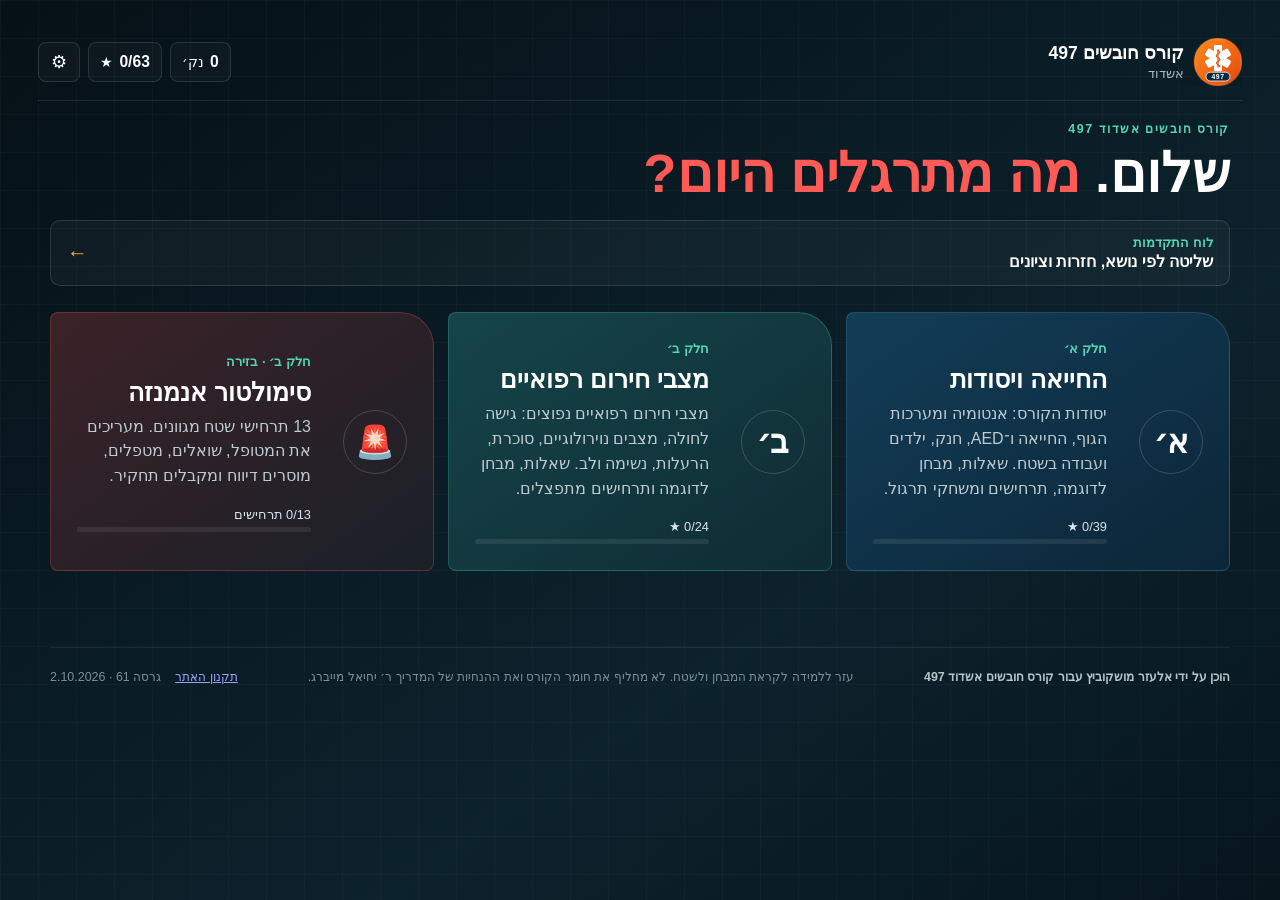
==== commit f7306a78: "Show app version and date in the footer next to the terms link - version.js is the single source for" ====
--- a/index.html
+++ b/index.html
@@ -23,6 +23,7 @@
 </head>
 <body>
   <main id="app" class="app-shell"><noscript>כדי להשתמש באתר צריך להפעיל JavaScript.</noscript></main>
+  <script src="./version.js"></script>
   <script src="./common.js"></script>
   <script src="./scenarios.js"></script>
   <script src="./additional-scenarios.js"></script>
--- a/common.css
+++ b/common.css
@@ -248,3 +248,38 @@
  .workspace{align-items:stretch}
  .hub-stats{grid-template-columns:repeat(auto-fit,minmax(96px,1fr))}
 }
+/* הכותרת במסכים צרים: המונים לא מתכווצים, והשם מתקצר במקום לעלות עליהם */
+.course-counters{flex-shrink:0}
+.course-brand{flex:1 1 auto;min-width:0;overflow:hidden}
+.course-brand>span:last-child{overflow:hidden}
+.course-brand b,.course-brand small{display:block;overflow:hidden;text-overflow:ellipsis;white-space:nowrap;max-width:none}
+.course-pill{flex-shrink:0}
+@media(max-width:360px){
+ .course-brand>span:last-child{display:none}
+ .course-counters{gap:4px}
+ .course-pill{padding:0 6px}
+}
+/* פס התקנה בראש העמוד */
+.install-banner{position:relative;z-index:30;display:flex;align-items:center;gap:10px;padding:8px max(12px,env(safe-area-inset-right)) 8px max(12px,env(safe-area-inset-left));padding-top:max(8px,env(safe-area-inset-top));background:#0f3a3a;border-bottom:1px solid #55d6b255;color:#fff}
+.install-text{flex:1;min-width:0;display:grid;gap:1px;line-height:1.3}
+.install-text b{font-size:.9rem}
+.install-text small{color:#bfe9dd;font-size:.74rem;overflow:hidden;text-overflow:ellipsis;white-space:nowrap}
+.install-banner .c-btn{flex-shrink:0}
+.install-close{flex-shrink:0;width:36px;height:36px;border-radius:8px;border:1px solid #ffffff26;background:transparent;color:#fff;cursor:pointer}
+.install-steps{text-align:right}
+.install-steps ol{margin:8px 0;padding-right:20px;line-height:1.9}
+@media(max-width:360px){.install-text small{display:none}}
+/* שאלות הסיכום בסימולטור: עמוד הסימולטור לא טוען את עיצוב השאלות של חלק א׳ וב׳ */
+.reasoning-card{width:min(800px,100%);margin:28px auto;background:linear-gradient(145deg,#153541,#0b1e27);border:1px solid #ffffff1a;border-radius:8px 30px 8px 8px;padding:clamp(20px,4vw,36px);box-shadow:0 22px 60px #02070a66}
+.reasoning-card .question{font-size:clamp(1.3rem,3vw,1.7rem);line-height:1.4;margin:16px 0 22px}
+.reasoning-card .answers{display:grid;gap:12px}
+.reasoning-card .answer{display:flex;align-items:center;gap:14px;width:100%;text-align:right;border:1px solid #ffffff20;border-radius:8px;padding:14px 16px;background:#ffffff0b;color:#fff;font:inherit;line-height:1.55;transition:.16s}
+.reasoning-card .answer:hover{background:#ffffff14;border-color:var(--c-mint)}
+.reasoning-card .answer .letter{width:32px;height:32px;border-radius:7px;background:#ffffff10;display:grid;place-items:center;font-weight:bold;color:var(--c-muted);flex:0 0 auto}
+.reasoning-card .step-dots i{width:9px;height:9px;border-radius:50%;background:#ffffff1a}
+.reasoning-card .step-dots i.done{background:var(--c-mint)}
+.reasoning-card .step-dots i.now{background:var(--c-amber);box-shadow:0 0 10px var(--c-amber)}
+
+/* גרסה ותאריך בתחתית, ליד הקישור לתקנון */
+.footer-links{display:inline-flex;flex-wrap:wrap;align-items:center;gap:6px 14px}
+.footer-version{color:#799098;white-space:nowrap}
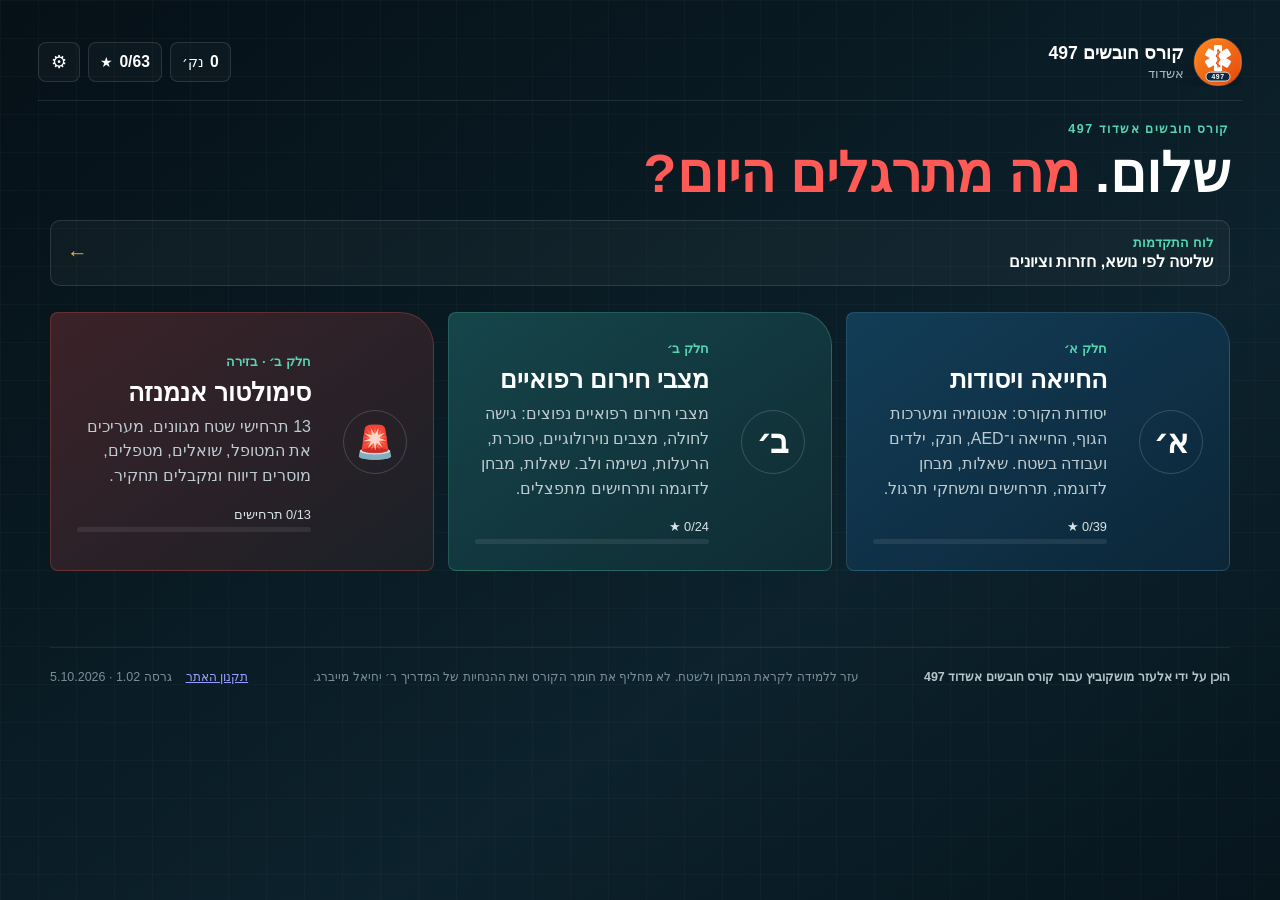
==== commit a0c9b5ca: "הגדרות מראה: מצב כהה/בהיר/אוטומטי וצבע רקע לכל מצב מעבר צבעי ה־CSS למשתנים (המצב הכהה נשאר זהה), קוב" ====
--- a/index.html
+++ b/index.html
@@ -7,6 +7,7 @@
   <meta name="robots" content="noindex, nofollow, noarchive, nosnippet, noimageindex">
   <meta name="theme-color" content="#07131c">
   <meta name="color-scheme" content="dark">
+  <script src="./theme.js"></script>
   <meta name="application-name" content="קורס חובשים אשדוד 497">
   <meta name="apple-mobile-web-app-capable" content="yes">
   <meta name="apple-mobile-web-app-status-bar-style" content="black-translucent">
--- a/styles.css
+++ b/styles.css
@@ -1 +1 @@
-:root{--ink:#061117;--deep:#0a1c25;--panel:#102832;--panel2:#14343f;--line:#294650;--paper:#f4f0e7;--white:#fff;--muted:#9fb1b8;--red:#ff5a55;--amber:#f2b94b;--mint:#55d6b2;--blue:#7abed5;--shadow:0 22px 60px #02070a66}*{box-sizing:border-box}html{font-size:16px}body{margin:0;min-height:100vh;background:linear-gradient(145deg,#061017,#0c222c 65%,#07151d);color:var(--white);font-family:Arial,"Noto Sans Hebrew",sans-serif}button{font:inherit}.app-shell{min-height:100vh;padding:clamp(18px,3vw,42px);background-image:linear-gradient(#ffffff06 1px,transparent 1px),linear-gradient(90deg,#ffffff06 1px,transparent 1px);background-size:38px 38px}.top,.game-top{max-width:1380px;margin:auto;display:flex;align-items:center;justify-content:space-between;gap:18px;border-bottom:1px solid #ffffff18;padding-bottom:18px}.brand{display:flex;align-items:center;gap:11px}.brand-mark{width:44px;height:44px;border-radius:50%;display:grid;place-items:center;background:var(--red);font-size:1.4rem}.brand div{display:grid}.brand strong{font-size:1.1rem}.brand small,.source{color:var(--muted);font-size:.82rem}.intro{max-width:1180px;margin:clamp(60px,10vh,120px) auto 100px;display:grid;grid-template-columns:1.35fr .65fr;gap:70px;align-items:center}.kicker,.panel-kicker{color:var(--mint);font-size:.78rem;font-weight:900;letter-spacing:.12em;text-transform:uppercase}.intro h1{font-size:clamp(3.6rem,9vw,7.8rem);line-height:.88;letter-spacing:-.07em;margin:18px 0 28px}.intro h1 em{font-style:normal;color:var(--red)}.intro p{font-size:1.2rem;line-height:1.7;color:#c3d0d4;max-width:570px}.dispatch-art{min-height:310px;border:1px solid #ffffff1c;background:linear-gradient(150deg,#163743,#0a1c25);box-shadow:var(--shadow);border-radius:6px 46px 6px 46px;padding:35px;display:flex;flex-direction:column;justify-content:end;position:relative;overflow:hidden}.dispatch-art:after{content:'1221';position:absolute;left:-12px;top:-30px;font-size:10rem;font-weight:900;color:#ffffff08;direction:ltr}.dispatch-art>span{position:absolute;right:32px;top:30px;color:var(--red);font-weight:900;direction:ltr}.dispatch-art b{font-size:1.45rem;line-height:1.4}.dispatch-art small{color:var(--muted);margin-top:10px}.section-head{max-width:1180px;margin:0 auto 20px;display:flex;align-items:end;justify-content:space-between}.section-head div{display:flex;gap:12px;align-items:center}.section-head span{font-family:monospace;color:var(--red)}.section-head h2{margin:0;font-size:1.5rem}.section-head p{color:var(--muted);margin:0}.scenario-grid{max-width:1180px;margin:auto;display:grid;grid-template-columns:repeat(3,1fr);gap:14px}.scenario-card{min-height:260px;color:white;background:linear-gradient(160deg,#153541,#0b1e27);border:1px solid #ffffff1a;border-radius:7px 27px 7px 7px;padding:22px;text-align:right;cursor:pointer;position:relative;transition:.2s}.scenario-card:hover{transform:translateY(-5px);border-color:var(--mint);box-shadow:var(--shadow)}.case-no{position:absolute;left:18px;top:15px;color:#ffffff16;font-size:4rem;font-weight:900}.difficulty{display:inline-block;border:1px solid var(--line);border-radius:999px;padding:5px 9px;font-size:.75rem;color:var(--mint)}.difficulty.מתקדם{color:#ff8f8b}.difficulty.בינוני{color:var(--amber)}.scenario-card h3{font-size:1.55rem;margin:68px 0 8px}.scenario-card p{color:var(--muted)}.card-foot{position:absolute;right:22px;left:22px;bottom:20px;padding-top:14px;border-top:1px solid #ffffff12;display:flex;justify-content:space-between;color:#bac8cd;font-size:.78rem}footer{max-width:1180px;margin:55px auto 0;border-top:1px solid #ffffff12;padding:20px 0;color:#799098;font-size:.78rem}.game-top{min-height:60px}.back,.finish{border:1px solid #ffffff24;background:#ffffff09;color:white;border-radius:8px;padding:10px 14px;cursor:pointer}.finish{background:var(--red);border-color:var(--red);font-weight:800}.case-title{text-align:center;display:grid}.case-title span{font-size:.75rem;color:var(--mint)}.case-title b{margin-top:4px}.status-strip{max-width:1380px;margin:16px auto;display:grid;grid-template-columns:2fr repeat(3,1fr);background:#ffffff09;border:1px solid #ffffff13;border-radius:8px;overflow:hidden}.status-strip div{padding:12px 16px;border-left:1px solid #ffffff10;display:grid;gap:4px}.status-strip small{color:var(--muted);font-size:.72rem}.status-strip b{font-size:.9rem}.workspace{max-width:1380px;margin:auto;display:grid;grid-template-columns:260px minmax(420px,1fr) 270px;gap:14px;align-items:start}.scene-panel,.control-panel,.log-panel{background:#0d232d;border:1px solid #ffffff13;border-radius:8px;padding:20px;box-shadow:0 14px 40px #0003}.scene-panel,.log-panel{position:sticky;top:18px}.scene-panel h2{font-size:1.8rem;margin:12px 0 23px}.scene-panel dl{display:grid;gap:14px;margin:0}.scene-panel dl div{border-bottom:1px solid #ffffff0f;padding-bottom:12px}.scene-panel dt{font-size:.72rem;color:var(--muted)}.scene-panel dd{margin:5px 0 0;line-height:1.45}.arrival{background:#ffffff08;border-right:3px solid var(--amber);padding:13px;margin-top:20px}.arrival small,.patient-state small{color:var(--amber);font-weight:800}.arrival p{font-size:.9rem;line-height:1.55;margin:7px 0 0}.patient-state{display:grid;gap:6px;margin-top:14px;padding:13px;background:#ff5a5511;border:1px solid #ff5a5530}.patient-state strong{font-size:.88rem}.control-panel{padding:0;overflow:hidden}.tabs{display:flex;border-bottom:1px solid #ffffff14;padding:0 16px}.tab{border:0;background:transparent;color:var(--muted);padding:17px 14px;cursor:pointer;border-bottom:2px solid transparent}.tab.active{color:white;border-bottom-color:var(--red)}.tab i{font-style:normal;background:#ffffff13;border-radius:999px;padding:2px 6px;font-size:.7rem}.control-panel #tab-content{padding:20px;max-height:calc(100vh - 180px);overflow:auto}.action-section{margin-bottom:28px}.action-section h3{font-size:.88rem;color:#cbd5d8;display:flex;align-items:center;gap:9px}.action-section h3 span{width:28px;height:28px;border:1px solid var(--line);display:grid;place-items:center;color:var(--mint);font-family:monospace}.action-list{display:grid;grid-template-columns:repeat(2,1fr);gap:8px}.action-btn,.question-btn{border:1px solid #ffffff15;background:#ffffff07;color:white;border-radius:7px;padding:13px;text-align:right;display:flex;gap:11px;align-items:center;cursor:pointer;transition:.16s}.action-btn:hover,.question-btn:hover{border-color:var(--mint);background:#ffffff0d}.action-btn>span{width:30px;height:30px;border:1px solid var(--line);border-radius:50%;display:grid;place-items:center;color:var(--mint);flex:0 0 auto}.action-btn div{display:grid;gap:3px}.action-btn b{font-size:.87rem}.action-btn small{font-size:.7rem;color:var(--muted)}.action-btn.done{opacity:.55}.action-btn.done>span{background:var(--mint);color:var(--ink)}.action-btn.tempting>span{color:#ff9894}.question-hint{background:#55d6b211;border:1px solid #55d6b22b;padding:12px;border-radius:7px;color:#bfe9dd;font-size:.84rem;margin-bottom:14px}.question-list{display:grid;gap:8px}.question-btn{display:grid}.question-btn span{color:var(--amber);font-size:.7rem}.question-btn b{font-size:.95rem}.facts-grid{display:grid;grid-template-columns:repeat(2,1fr);gap:9px}.facts-grid article{padding:14px;background:#ffffff07;border:1px solid #ffffff12;border-radius:7px}.facts-grid span{font-size:.68rem;color:var(--mint)}.facts-grid p{margin:7px 0 0;line-height:1.45;font-size:.86rem}.timeline{display:grid;gap:9px;margin-top:14px;max-height:72vh;overflow:auto}.log{display:grid;grid-template-columns:24px 1fr;gap:8px;align-items:start}.log span{width:22px;height:22px;border-radius:50%;display:grid;place-items:center;background:#55d6b222;color:var(--mint);font-size:.7rem}.log p{margin:1px 0;padding-bottom:11px;border-bottom:1px solid #ffffff0c;font-size:.82rem;line-height:1.45;color:#cfdbde}.log.bad span,.log.event span{background:#ff5a5522;color:#ff8f8b}.log.event p{color:#ffd1cf}.empty{padding:30px 10px;text-align:center;color:#77909a;line-height:1.6}.toast{position:fixed;z-index:20;bottom:25px;left:50%;transform:translateX(-50%);max-width:min(680px,90vw);background:#14343f;border:1px solid var(--mint);box-shadow:var(--shadow);padding:14px 20px;border-radius:9px;color:white;text-align:center}.toast.bad{border-color:var(--red)}.report-hero{max-width:1100px;margin:55px auto 28px;display:flex;align-items:center;justify-content:center;gap:32px}.report-hero h1{font-size:clamp(2rem,5vw,4.3rem);margin:8px 0 10px}.report-hero p{color:var(--muted)}.score-ring{width:150px;height:150px;border-radius:50%;background:conic-gradient(var(--mint) var(--score),#ffffff10 0);display:grid;place-items:center;flex:0 0 auto}.score-ring>div{width:116px;height:116px;border-radius:50%;background:var(--deep);display:grid;place-content:center;text-align:center}.score-ring b{font-size:2.6rem}.score-ring small{color:var(--muted)}.score-grid{max-width:1100px;margin:auto;display:grid;grid-template-columns:repeat(4,1fr);gap:8px}.score-grid article{background:#ffffff08;border:1px solid #ffffff12;padding:13px;border-radius:7px}.score-grid article div{display:flex;justify-content:space-between;font-size:.77rem}.score-grid i{display:block;height:5px;background:#ffffff0f;margin-top:10px;border-radius:5px;overflow:hidden}.score-grid em{display:block;height:100%;background:var(--mint)}.debrief-grid{max-width:1100px;margin:18px auto;display:grid;grid-template-columns:repeat(2,1fr);gap:10px}.debrief{background:#0d232d;border:1px solid #ffffff13;border-radius:8px;padding:20px}.debrief h2{font-size:1rem;margin:0 0 12px}.debrief ul{margin:0;padding-right:20px;color:#c6d2d6;line-height:1.8;font-size:.87rem}.debrief.good{border-top:3px solid var(--mint)}.debrief.warn{border-top:3px solid var(--amber)}.debrief.danger{border-top:3px solid var(--red)}.none{color:var(--muted);font-size:.86rem}.path{grid-column:1/-1}.path ol{list-style:none;padding:0;margin:0;display:grid;gap:8px}.path li{display:flex;align-items:center;gap:10px;color:#ccd7da}.path li span{width:26px;height:26px;background:#ffffff0c;color:var(--mint);display:grid;place-items:center;font-family:monospace}.why{max-width:1100px;margin:10px auto;background:var(--paper);color:#14262c;padding:28px;border-radius:8px}.why h2{margin-top:0}.why p{border-right:3px solid var(--red);padding-right:12px;line-height:1.55}.why small{display:block;color:#58686d;margin-top:20px}@media(max-width:1050px){.workspace{grid-template-columns:230px 1fr}.log-panel{grid-column:1/-1;position:static}.timeline{max-height:none;grid-template-columns:repeat(2,1fr)}}@media(max-width:760px){.app-shell{padding:14px}.source{display:none}.intro{grid-template-columns:1fr;margin:50px auto}.intro h1{font-size:4rem}.dispatch-art{min-height:220px}.scenario-grid{grid-template-columns:1fr}.workspace{grid-template-columns:1fr}.scene-panel{position:static}.status-strip{grid-template-columns:1fr 1fr}.control-panel #tab-content{max-height:none}.action-list,.facts-grid,.debrief-grid,.score-grid{grid-template-columns:1fr}.report-hero{align-items:flex-start;flex-direction:column}.path{grid-column:auto}.game-top{align-items:flex-start}.case-title{display:none}.tabs{overflow:auto}.tab{white-space:nowrap}}
+:root{--ink:color-mix(in srgb,#061117 var(--sw),rgb(var(--sbase)));--deep:color-mix(in srgb,#0a1c25 var(--sw),rgb(var(--sbase)));--panel:color-mix(in srgb,#102832 var(--sw),rgb(var(--sbase)));--panel2:color-mix(in srgb,#14343f var(--sw),rgb(var(--sbase)));--line:#294650;--paper:#f4f0e7;--white:var(--fg-text);--muted:color-mix(in srgb,#9fb1b8 var(--aw),var(--atext));--red:#ff5a55;--amber:#f2b94b;--mint:#55d6b2;--blue:#7abed5;--shadow:0 22px 60px #02070a66}*{box-sizing:border-box}html{font-size:16px}body{margin:0;min-height:100vh;background:linear-gradient(145deg,color-mix(in srgb,#061017 var(--sw),rgb(var(--sbase))),color-mix(in srgb,#0c222c var(--sw),rgb(var(--sbase))) 65%,color-mix(in srgb,#07151d var(--sw),rgb(var(--sbase))));color:var(--white);font-family:Arial,"Noto Sans Hebrew",sans-serif}button{font:inherit}.app-shell{min-height:100vh;padding:clamp(18px,3vw,42px);background-image:linear-gradient(rgb(var(--fg)/0.024) 1px,transparent 1px),linear-gradient(90deg,rgb(var(--fg)/0.024) 1px,transparent 1px);background-size:38px 38px}.top,.game-top{max-width:1380px;margin:auto;display:flex;align-items:center;justify-content:space-between;gap:18px;border-bottom:1px solid rgb(var(--fg)/0.094);padding-bottom:18px}.brand{display:flex;align-items:center;gap:11px}.brand-mark{width:44px;height:44px;border-radius:50%;display:grid;place-items:center;background:var(--red);font-size:1.4rem}.brand div{display:grid}.brand strong{font-size:1.1rem}.brand small,.source{color:var(--muted);font-size:.82rem}.intro{max-width:1180px;margin:clamp(60px,10vh,120px) auto 100px;display:grid;grid-template-columns:1.35fr .65fr;gap:70px;align-items:center}.kicker,.panel-kicker{color:color-mix(in srgb,var(--mint) var(--aw),var(--atext));font-size:.78rem;font-weight:900;letter-spacing:.12em;text-transform:uppercase}.intro h1{font-size:clamp(3.6rem,9vw,7.8rem);line-height:.88;letter-spacing:-.07em;margin:18px 0 28px}.intro h1 em{font-style:normal;color:color-mix(in srgb,var(--red) var(--aw),var(--atext))}.intro p{font-size:1.2rem;line-height:1.7;color:color-mix(in srgb,#c3d0d4 var(--aw),var(--atext));max-width:570px}.dispatch-art{min-height:310px;border:1px solid rgb(var(--fg)/0.11);background:linear-gradient(150deg,color-mix(in srgb,#163743 var(--sw),rgb(var(--sbase))),color-mix(in srgb,#0a1c25 var(--sw),rgb(var(--sbase))));box-shadow:var(--shadow);border-radius:6px 46px 6px 46px;padding:35px;display:flex;flex-direction:column;justify-content:end;position:relative;overflow:hidden}.dispatch-art:after{content:'1221';position:absolute;left:-12px;top:-30px;font-size:10rem;font-weight:900;color:rgb(var(--fg)/0.031);direction:ltr}.dispatch-art>span{position:absolute;right:32px;top:30px;color:color-mix(in srgb,var(--red) var(--aw),var(--atext));font-weight:900;direction:ltr}.dispatch-art b{font-size:1.45rem;line-height:1.4}.dispatch-art small{color:var(--muted);margin-top:10px}.section-head{max-width:1180px;margin:0 auto 20px;display:flex;align-items:end;justify-content:space-between}.section-head div{display:flex;gap:12px;align-items:center}.section-head span{font-family:monospace;color:color-mix(in srgb,var(--red) var(--aw),var(--atext))}.section-head h2{margin:0;font-size:1.5rem}.section-head p{color:var(--muted);margin:0}.scenario-grid{max-width:1180px;margin:auto;display:grid;grid-template-columns:repeat(3,1fr);gap:14px}.scenario-card{min-height:260px;color:var(--fg-text);background:linear-gradient(160deg,color-mix(in srgb,#153541 var(--sw),rgb(var(--sbase))),color-mix(in srgb,#0b1e27 var(--sw),rgb(var(--sbase))));border:1px solid rgb(var(--fg)/0.102);border-radius:7px 27px 7px 7px;padding:22px;text-align:right;cursor:pointer;position:relative;transition:.2s}.scenario-card:hover{transform:translateY(-5px);border-color:var(--mint);box-shadow:var(--shadow)}.case-no{position:absolute;left:18px;top:15px;color:rgb(var(--fg)/0.086);font-size:4rem;font-weight:900}.difficulty{display:inline-block;border:1px solid var(--line);border-radius:999px;padding:5px 9px;font-size:.75rem;color:color-mix(in srgb,var(--mint) var(--aw),var(--atext))}.difficulty.מתקדם{color:color-mix(in srgb,#ff8f8b var(--aw),var(--atext))}.difficulty.בינוני{color:color-mix(in srgb,var(--amber) var(--aw),var(--atext))}.scenario-card h3{font-size:1.55rem;margin:68px 0 8px}.scenario-card p{color:var(--muted)}.card-foot{position:absolute;right:22px;left:22px;bottom:20px;padding-top:14px;border-top:1px solid rgb(var(--fg)/0.071);display:flex;justify-content:space-between;color:color-mix(in srgb,#bac8cd var(--aw),var(--atext));font-size:.78rem}footer{max-width:1180px;margin:55px auto 0;border-top:1px solid rgb(var(--fg)/0.071);padding:20px 0;color:color-mix(in srgb,#799098 var(--aw),var(--atext));font-size:.78rem}.game-top{min-height:60px}.back,.finish{border:1px solid rgb(var(--fg)/0.141);background:rgb(var(--fg)/0.035);color:var(--fg-text);border-radius:8px;padding:10px 14px;cursor:pointer}.finish{background:var(--red);border-color:var(--red);font-weight:800}.case-title{text-align:center;display:grid}.case-title span{font-size:.75rem;color:color-mix(in srgb,var(--mint) var(--aw),var(--atext))}.case-title b{margin-top:4px}.status-strip{max-width:1380px;margin:16px auto;display:grid;grid-template-columns:2fr repeat(3,1fr);background:rgb(var(--fg)/0.035);border:1px solid rgb(var(--fg)/0.075);border-radius:8px;overflow:hidden}.status-strip div{padding:12px 16px;border-left:1px solid rgb(var(--fg)/0.063);display:grid;gap:4px}.status-strip small{color:var(--muted);font-size:.72rem}.status-strip b{font-size:.9rem}.workspace{max-width:1380px;margin:auto;display:grid;grid-template-columns:260px minmax(420px,1fr) 270px;gap:14px;align-items:start}.scene-panel,.control-panel,.log-panel{background:color-mix(in srgb,#0d232d var(--sw),rgb(var(--sbase)));border:1px solid rgb(var(--fg)/0.075);border-radius:8px;padding:20px;box-shadow:0 14px 40px #0003}.scene-panel,.log-panel{position:sticky;top:18px}.scene-panel h2{font-size:1.8rem;margin:12px 0 23px}.scene-panel dl{display:grid;gap:14px;margin:0}.scene-panel dl div{border-bottom:1px solid rgb(var(--fg)/0.059);padding-bottom:12px}.scene-panel dt{font-size:.72rem;color:var(--muted)}.scene-panel dd{margin:5px 0 0;line-height:1.45}.arrival{background:rgb(var(--fg)/0.031);border-right:3px solid var(--amber);padding:13px;margin-top:20px}.arrival small,.patient-state small{color:color-mix(in srgb,var(--amber) var(--aw),var(--atext));font-weight:800}.arrival p{font-size:.9rem;line-height:1.55;margin:7px 0 0}.patient-state{display:grid;gap:6px;margin-top:14px;padding:13px;background:#ff5a5511;border:1px solid #ff5a5530}.patient-state strong{font-size:.88rem}.control-panel{padding:0;overflow:hidden}.tabs{display:flex;border-bottom:1px solid rgb(var(--fg)/0.078);padding:0 16px}.tab{border:0;background:transparent;color:var(--muted);padding:17px 14px;cursor:pointer;border-bottom:2px solid transparent}.tab.active{color:var(--fg-text);border-bottom-color:var(--red)}.tab i{font-style:normal;background:rgb(var(--fg)/0.075);border-radius:999px;padding:2px 6px;font-size:.7rem}.control-panel #tab-content{padding:20px;max-height:calc(100vh - 180px);overflow:auto}.action-section{margin-bottom:28px}.action-section h3{font-size:.88rem;color:color-mix(in srgb,#cbd5d8 var(--aw),var(--atext));display:flex;align-items:center;gap:9px}.action-section h3 span{width:28px;height:28px;border:1px solid var(--line);display:grid;place-items:center;color:color-mix(in srgb,var(--mint) var(--aw),var(--atext));font-family:monospace}.action-list{display:grid;grid-template-columns:repeat(2,1fr);gap:8px}.action-btn,.question-btn{border:1px solid rgb(var(--fg)/0.082);background:rgb(var(--fg)/0.027);color:var(--fg-text);border-radius:7px;padding:13px;text-align:right;display:flex;gap:11px;align-items:center;cursor:pointer;transition:.16s}.action-btn:hover,.question-btn:hover{border-color:var(--mint);background:rgb(var(--fg)/0.051)}.action-btn>span{width:30px;height:30px;border:1px solid var(--line);border-radius:50%;display:grid;place-items:center;color:color-mix(in srgb,var(--mint) var(--aw),var(--atext));flex:0 0 auto}.action-btn div{display:grid;gap:3px}.action-btn b{font-size:.87rem}.action-btn small{font-size:.7rem;color:var(--muted)}.action-btn.done{opacity:.55}.action-btn.done>span{background:var(--mint);color:var(--ink)}.action-btn.tempting>span{color:color-mix(in srgb,#ff9894 var(--aw),var(--atext))}.question-hint{background:#55d6b211;border:1px solid #55d6b22b;padding:12px;border-radius:7px;color:color-mix(in srgb,#bfe9dd var(--aw),var(--atext));font-size:.84rem;margin-bottom:14px}.question-list{display:grid;gap:8px}.question-btn{display:grid}.question-btn span{color:color-mix(in srgb,var(--amber) var(--aw),var(--atext));font-size:.7rem}.question-btn b{font-size:.95rem}.facts-grid{display:grid;grid-template-columns:repeat(2,1fr);gap:9px}.facts-grid article{padding:14px;background:rgb(var(--fg)/0.027);border:1px solid rgb(var(--fg)/0.071);border-radius:7px}.facts-grid span{font-size:.68rem;color:color-mix(in srgb,var(--mint) var(--aw),var(--atext))}.facts-grid p{margin:7px 0 0;line-height:1.45;font-size:.86rem}.timeline{display:grid;gap:9px;margin-top:14px;max-height:72vh;overflow:auto}.log{display:grid;grid-template-columns:24px 1fr;gap:8px;align-items:start}.log span{width:22px;height:22px;border-radius:50%;display:grid;place-items:center;background:#55d6b222;color:color-mix(in srgb,var(--mint) var(--aw),var(--atext));font-size:.7rem}.log p{margin:1px 0;padding-bottom:11px;border-bottom:1px solid rgb(var(--fg)/0.047);font-size:.82rem;line-height:1.45;color:color-mix(in srgb,#cfdbde var(--aw),var(--atext))}.log.bad span,.log.event span{background:#ff5a5522;color:color-mix(in srgb,#ff8f8b var(--aw),var(--atext))}.log.event p{color:color-mix(in srgb,#ffd1cf var(--aw),var(--atext))}.empty{padding:30px 10px;text-align:center;color:color-mix(in srgb,#77909a var(--aw),var(--atext));line-height:1.6}.toast{position:fixed;z-index:20;bottom:25px;left:50%;transform:translateX(-50%);max-width:min(680px,90vw);background:color-mix(in srgb,#14343f var(--sw),rgb(var(--sbase)));border:1px solid var(--mint);box-shadow:var(--shadow);padding:14px 20px;border-radius:9px;color:var(--fg-text);text-align:center}.toast.bad{border-color:var(--red)}.report-hero{max-width:1100px;margin:55px auto 28px;display:flex;align-items:center;justify-content:center;gap:32px}.report-hero h1{font-size:clamp(2rem,5vw,4.3rem);margin:8px 0 10px}.report-hero p{color:var(--muted)}.score-ring{width:150px;height:150px;border-radius:50%;background:conic-gradient(var(--mint) var(--score),rgb(var(--fg)/0.063) 0);display:grid;place-items:center;flex:0 0 auto}.score-ring>div{width:116px;height:116px;border-radius:50%;background:var(--deep);display:grid;place-content:center;text-align:center}.score-ring b{font-size:2.6rem}.score-ring small{color:var(--muted)}.score-grid{max-width:1100px;margin:auto;display:grid;grid-template-columns:repeat(4,1fr);gap:8px}.score-grid article{background:rgb(var(--fg)/0.031);border:1px solid rgb(var(--fg)/0.071);padding:13px;border-radius:7px}.score-grid article div{display:flex;justify-content:space-between;font-size:.77rem}.score-grid i{display:block;height:5px;background:rgb(var(--fg)/0.059);margin-top:10px;border-radius:5px;overflow:hidden}.score-grid em{display:block;height:100%;background:var(--mint)}.debrief-grid{max-width:1100px;margin:18px auto;display:grid;grid-template-columns:repeat(2,1fr);gap:10px}.debrief{background:color-mix(in srgb,#0d232d var(--sw),rgb(var(--sbase)));border:1px solid rgb(var(--fg)/0.075);border-radius:8px;padding:20px}.debrief h2{font-size:1rem;margin:0 0 12px}.debrief ul{margin:0;padding-right:20px;color:color-mix(in srgb,#c6d2d6 var(--aw),var(--atext));line-height:1.8;font-size:.87rem}.debrief.good{border-top:3px solid var(--mint)}.debrief.warn{border-top:3px solid var(--amber)}.debrief.danger{border-top:3px solid var(--red)}.none{color:var(--muted);font-size:.86rem}.path{grid-column:1/-1}.path ol{list-style:none;padding:0;margin:0;display:grid;gap:8px}.path li{display:flex;align-items:center;gap:10px;color:color-mix(in srgb,#ccd7da var(--aw),var(--atext))}.path li span{width:26px;height:26px;background:rgb(var(--fg)/0.047);color:color-mix(in srgb,var(--mint) var(--aw),var(--atext));display:grid;place-items:center;font-family:monospace}.why{max-width:1100px;margin:10px auto;background:var(--paper);color:#14262c;padding:28px;border-radius:8px}.why h2{margin-top:0}.why p{border-right:3px solid var(--red);padding-right:12px;line-height:1.55}.why small{display:block;color:color-mix(in srgb,#58686d var(--aw),var(--atext));margin-top:20px}@media(max-width:1050px){.workspace{grid-template-columns:230px 1fr}.log-panel{grid-column:1/-1;position:static}.timeline{max-height:none;grid-template-columns:repeat(2,1fr)}}@media(max-width:760px){.app-shell{padding:14px}.source{display:none}.intro{grid-template-columns:1fr;margin:50px auto}.intro h1{font-size:4rem}.dispatch-art{min-height:220px}.scenario-grid{grid-template-columns:1fr}.workspace{grid-template-columns:1fr}.scene-panel{position:static}.status-strip{grid-template-columns:1fr 1fr}.control-panel #tab-content{max-height:none}.action-list,.facts-grid,.debrief-grid,.score-grid{grid-template-columns:1fr}.report-hero{align-items:flex-start;flex-direction:column}.path{grid-column:auto}.game-top{align-items:flex-start}.case-title{display:none}.tabs{overflow:auto}.tab{white-space:nowrap}}
--- a/unified.css
+++ b/unified.css
@@ -1,15 +1,15 @@
-.module-section{max-width:1180px;margin:0 auto 76px}.module-section .section-head>div>span{display:none}.module-grid{display:grid;grid-template-columns:repeat(2,1fr);gap:14px}.module-card{min-height:230px;text-decoration:none;color:white;border:1px solid #ffffff1a;border-radius:8px 34px 8px 8px;padding:26px;display:grid;grid-template-columns:74px 1fr;gap:22px;align-items:center;transition:.2s;position:relative;overflow:hidden}.module-card:hover{transform:translateY(-5px);box-shadow:var(--shadow)}.review-module{background:linear-gradient(145deg,#123d57,#0c2638);border-color:#78cde533}.anamnesis-module{background:linear-gradient(145deg,#3b2228,#1a2027);border-color:#ff5a5544}.module-number{width:64px;height:64px;display:grid;place-items:center;border:1px solid #ffffff2b;border-radius:50%;font-size:2rem;font-weight:900}.module-card small{color:var(--mint);font-weight:800}.module-card h3{font-size:1.55rem;margin:8px 0}.module-card p{color:#becbd0;line-height:1.55;margin:0 0 18px}.module-card b{font-size:.85rem;color:var(--amber)}.cases-section{scroll-margin-top:22px}@media(max-width:760px){.module-grid{grid-template-columns:1fr}.module-card{grid-template-columns:54px 1fr;padding:20px}.module-number{width:48px;height:48px;font-size:1.4rem}}
-.course-topbar{max-width:1380px;margin:0 auto 18px;padding:0 0 18px;display:flex;align-items:center;justify-content:space-between;gap:18px;border-bottom:1px solid #ffffff18}.course-brand{border:0;background:transparent;color:white;padding:0;display:flex;align-items:center;gap:11px;text-align:right;cursor:pointer}.course-brand>span:last-child{display:grid;gap:3px}.course-brand b{font-size:1.2rem}.course-brand small{color:var(--muted);font-size:.82rem}.course-logo{width:48px;height:48px;border-radius:50%;display:grid;place-items:center;background:var(--red);color:white;font-size:1.55rem;font-weight:900}.course-counters{display:flex;align-items:center;gap:10px;direction:ltr}.course-pill,.course-icon{min-height:44px;border:1px solid #ffffff20;background:#ffffff07;color:white;border-radius:8px;padding:0 13px;display:flex;align-items:center;gap:7px;white-space:nowrap}.course-pill b{font-size:1.05rem}.course-pill.reset{color:#ffc1c1;cursor:pointer}.course-icon{width:48px;justify-content:center;cursor:pointer;font-size:1rem}.course-brand:hover .course-logo,.course-pill.reset:hover,.course-icon:hover{border-color:var(--mint);filter:brightness(1.08)}.xp-award{display:inline-block;margin-top:10px;padding:8px 12px;border-radius:7px;background:#55d6b218;border:1px solid #55d6b244;color:#bdf2e3;font-weight:800;font-size:.88rem}@media(max-width:760px){.game-top{flex-wrap:wrap}}
+.module-section{max-width:1180px;margin:0 auto 76px}.module-section .section-head>div>span{display:none}.module-grid{display:grid;grid-template-columns:repeat(2,1fr);gap:14px}.module-card{min-height:230px;text-decoration:none;color:var(--fg-text);border:1px solid rgb(var(--fg)/0.102);border-radius:8px 34px 8px 8px;padding:26px;display:grid;grid-template-columns:74px 1fr;gap:22px;align-items:center;transition:.2s;position:relative;overflow:hidden}.module-card:hover{transform:translateY(-5px);box-shadow:var(--shadow)}.review-module{background:linear-gradient(145deg,color-mix(in srgb,#123d57 var(--sw),rgb(var(--sbase))),color-mix(in srgb,#0c2638 var(--sw),rgb(var(--sbase))));border-color:#78cde533}.anamnesis-module{background:linear-gradient(145deg,color-mix(in srgb,#3b2228 var(--sw),rgb(var(--sbase))),color-mix(in srgb,#1a2027 var(--sw),rgb(var(--sbase))));border-color:#ff5a5544}.module-number{width:64px;height:64px;display:grid;place-items:center;border:1px solid rgb(var(--fg)/0.169);border-radius:50%;font-size:2rem;font-weight:900}.module-card small{color:color-mix(in srgb,var(--mint) var(--aw),var(--atext));font-weight:800}.module-card h3{font-size:1.55rem;margin:8px 0}.module-card p{color:color-mix(in srgb,#becbd0 var(--aw),var(--atext));line-height:1.55;margin:0 0 18px}.module-card b{font-size:.85rem;color:color-mix(in srgb,var(--amber) var(--aw),var(--atext))}.cases-section{scroll-margin-top:22px}@media(max-width:760px){.module-grid{grid-template-columns:1fr}.module-card{grid-template-columns:54px 1fr;padding:20px}.module-number{width:48px;height:48px;font-size:1.4rem}}
+.course-topbar{max-width:1380px;margin:0 auto 18px;padding:0 0 18px;display:flex;align-items:center;justify-content:space-between;gap:18px;border-bottom:1px solid rgb(var(--fg)/0.094)}.course-brand{border:0;background:transparent;color:var(--fg-text);padding:0;display:flex;align-items:center;gap:11px;text-align:right;cursor:pointer}.course-brand>span:last-child{display:grid;gap:3px}.course-brand b{font-size:1.2rem}.course-brand small{color:var(--muted);font-size:.82rem}.course-logo{width:48px;height:48px;border-radius:50%;display:grid;place-items:center;background:var(--red);color:var(--fg-text);font-size:1.55rem;font-weight:900}.course-counters{display:flex;align-items:center;gap:10px;direction:ltr}.course-pill,.course-icon{min-height:44px;border:1px solid rgb(var(--fg)/0.125);background:rgb(var(--fg)/0.027);color:var(--fg-text);border-radius:8px;padding:0 13px;display:flex;align-items:center;gap:7px;white-space:nowrap}.course-pill b{font-size:1.05rem}.course-pill.reset{color:color-mix(in srgb,#ffc1c1 var(--aw),var(--atext));cursor:pointer}.course-icon{width:48px;justify-content:center;cursor:pointer;font-size:1rem}.course-brand:hover .course-logo,.course-pill.reset:hover,.course-icon:hover{border-color:var(--mint);filter:brightness(1.08)}.xp-award{display:inline-block;margin-top:10px;padding:8px 12px;border-radius:7px;background:#55d6b218;border:1px solid #55d6b244;color:color-mix(in srgb,#bdf2e3 var(--aw),var(--atext));font-weight:800;font-size:.88rem}@media(max-width:760px){.game-top{flex-wrap:wrap}}
 .part-b-picker{padding-top:clamp(42px,7vw,88px);min-height:calc(100vh - 180px)}
 .part-b-picker .section-head{align-items:center;margin-bottom:28px}
-.course-footer{max-width:1180px;width:100%;margin:55px auto 0;border-top:1px solid #ffffff12;padding:20px 0;color:#799098;font-size:.78rem;text-align:right;line-height:1.5;display:flex;justify-content:space-between;gap:24px;flex-wrap:wrap}.course-footer span:first-child{color:#b7c5ca;font-weight:700}
+.course-footer{max-width:1180px;width:100%;margin:55px auto 0;border-top:1px solid rgb(var(--fg)/0.071);padding:20px 0;color:color-mix(in srgb,#799098 var(--aw),var(--atext));font-size:.78rem;text-align:right;line-height:1.5;display:flex;justify-content:space-between;gap:24px;flex-wrap:wrap}.course-footer span:first-child{color:color-mix(in srgb,#b7c5ca var(--aw),var(--atext));font-weight:700}
 .review-shell{min-height:100vh}
 .review-shell .app{width:min(1180px,100%);padding:28px 0;min-height:calc(100vh - 190px)}
 @media(max-width:760px){.review-shell .app{padding:20px 0}.course-footer{text-align:center;margin-top:34px;justify-content:center}}
-.course-pill.home-link{text-decoration:none;color:#d9e5e8;cursor:pointer}.course-pill.home-link:hover{border-color:var(--mint);color:white}.part-b-picker .section-head>div>span{display:none}
+.course-pill.home-link{text-decoration:none;color:color-mix(in srgb,#d9e5e8 var(--aw),var(--atext));cursor:pointer}.course-pill.home-link:hover{border-color:var(--mint);color:var(--fg-text)}.part-b-picker .section-head>div>span{display:none}
 .intro.intro-single{grid-template-columns:1fr}.intro.intro-single h1{font-size:clamp(2.8rem,5.5vw,5.2rem);line-height:.98;letter-spacing:-.04em}
-.course-logo,.brand-mark{font-size:0;background:#071a2f url("./favicon.svg") center/cover no-repeat;border:none;box-shadow:0 0 0 1px #ffffff18,0 8px 22px #0004}.course-logo::after,.brand-mark::after{content:"";display:block;width:100%;height:100%}
-.part-b-hub{max-width:1180px;margin:clamp(38px,6vw,78px) auto 70px}.part-b-hub .section-head>div>span{display:none}.part-b-game-grid{display:grid;grid-template-columns:repeat(3,1fr);gap:14px}.part-b-game{min-height:245px;border:1px solid #ffffff1d;border-radius:8px 30px 8px 8px;padding:24px;background:linear-gradient(145deg,#123d57,#0c2638);color:white;text-decoration:none;text-align:right;display:grid;grid-template-columns:52px 1fr;gap:16px;cursor:pointer;transition:.2s}.part-b-game:hover{transform:translateY(-5px);box-shadow:var(--shadow);border-color:var(--mint)}.part-b-game>span{font-size:2rem}.part-b-game small{color:var(--mint);font-weight:800}.part-b-game h3{font-size:1.35rem;margin:9px 0}.part-b-game p{color:#becbd0;line-height:1.55;margin:0 0 18px}.part-b-game b{font-size:.84rem;color:var(--amber)}.mixed-game{background:linear-gradient(145deg,#14554f,#12313c);border-color:#55d6b244}.simulator-game{background:linear-gradient(145deg,#4a272c,#1a2027);border-color:#ff5a5544}.part-b-picker{scroll-margin-top:20px}.part-b-picker>.section-head>p{color:var(--muted);margin:0}
+.course-logo,.brand-mark{font-size:0;background:#071a2f url("./favicon.svg") center/cover no-repeat;border:none;box-shadow:0 0 0 1px rgb(var(--fg)/0.094),0 8px 22px #0004}.course-logo::after,.brand-mark::after{content:"";display:block;width:100%;height:100%}
+.part-b-hub{max-width:1180px;margin:clamp(38px,6vw,78px) auto 70px}.part-b-hub .section-head>div>span{display:none}.part-b-game-grid{display:grid;grid-template-columns:repeat(3,1fr);gap:14px}.part-b-game{min-height:245px;border:1px solid rgb(var(--fg)/0.114);border-radius:8px 30px 8px 8px;padding:24px;background:linear-gradient(145deg,color-mix(in srgb,#123d57 var(--sw),rgb(var(--sbase))),color-mix(in srgb,#0c2638 var(--sw),rgb(var(--sbase))));color:var(--fg-text);text-decoration:none;text-align:right;display:grid;grid-template-columns:52px 1fr;gap:16px;cursor:pointer;transition:.2s}.part-b-game:hover{transform:translateY(-5px);box-shadow:var(--shadow);border-color:var(--mint)}.part-b-game>span{font-size:2rem}.part-b-game small{color:color-mix(in srgb,var(--mint) var(--aw),var(--atext));font-weight:800}.part-b-game h3{font-size:1.35rem;margin:9px 0}.part-b-game p{color:color-mix(in srgb,#becbd0 var(--aw),var(--atext));line-height:1.55;margin:0 0 18px}.part-b-game b{font-size:.84rem;color:color-mix(in srgb,var(--amber) var(--aw),var(--atext))}.mixed-game{background:linear-gradient(145deg,color-mix(in srgb,#14554f var(--sw),rgb(var(--sbase))),color-mix(in srgb,#12313c var(--sw),rgb(var(--sbase))));border-color:#55d6b244}.simulator-game{background:linear-gradient(145deg,color-mix(in srgb,#4a272c var(--sw),rgb(var(--sbase))),color-mix(in srgb,#1a2027 var(--sw),rgb(var(--sbase))));border-color:#ff5a5544}.part-b-picker{scroll-margin-top:20px}.part-b-picker>.section-head>p{color:var(--muted);margin:0}
 @media(max-width:900px){.part-b-game-grid{grid-template-columns:1fr}.part-b-game{min-height:185px}}
 
 /* מסגרת במובייל */
@@ -36,20 +36,20 @@
 }
 
 /* Compact guidance for the anamnesis simulator */
-.anamnesis-guide{max-width:1380px;margin:0 auto 16px;border:1px solid #55d6b238;border-radius:8px;background:linear-gradient(135deg,#102f39e8,#0b222ce8);box-shadow:0 10px 28px #0002;overflow:hidden}
-.anamnesis-guide summary{min-height:48px;padding:11px 16px;display:flex;align-items:center;gap:10px;cursor:pointer;list-style:none;font-weight:900;color:#dff8f1}
+.anamnesis-guide{max-width:1380px;margin:0 auto 16px;border:1px solid #55d6b238;border-radius:8px;background:linear-gradient(135deg,color-mix(in srgb,rgb(16 47 57/0.91) var(--sw),rgb(var(--sbase)/0.91)),color-mix(in srgb,rgb(11 34 44/0.91) var(--sw),rgb(var(--sbase)/0.91)));box-shadow:0 10px 28px #0002;overflow:hidden}
+.anamnesis-guide summary{min-height:48px;padding:11px 16px;display:flex;align-items:center;gap:10px;cursor:pointer;list-style:none;font-weight:900;color:color-mix(in srgb,#dff8f1 var(--aw),var(--atext))}
 .anamnesis-guide summary::-webkit-details-marker{display:none}
-.anamnesis-guide summary:before{content:'?';width:26px;height:26px;border-radius:50%;display:grid;place-items:center;flex:0 0 auto;background:#55d6b222;border:1px solid #55d6b255;color:var(--mint)}
-.anamnesis-guide summary:after{content:'⌄';margin-right:auto;color:var(--mint);transition:transform .18s}
+.anamnesis-guide summary:before{content:'?';width:26px;height:26px;border-radius:50%;display:grid;place-items:center;flex:0 0 auto;background:#55d6b222;border:1px solid #55d6b255;color:color-mix(in srgb,var(--mint) var(--aw),var(--atext))}
+.anamnesis-guide summary:after{content:'⌄';margin-right:auto;color:color-mix(in srgb,var(--mint) var(--aw),var(--atext));transition:transform .18s}
 .anamnesis-guide[open] summary:after{transform:rotate(180deg)}
 .anamnesis-guide summary small{color:var(--muted);font-weight:400;font-size:.76rem}
-.guide-body{padding:0 16px 15px;border-top:1px solid #ffffff0d}
-.guide-body>p{margin:12px 0;color:#c8d8dc;font-size:.88rem;line-height:1.55}
-.guide-body>p b{color:var(--mint)}
+.guide-body{padding:0 16px 15px;border-top:1px solid rgb(var(--fg)/0.051)}
+.guide-body>p{margin:12px 0;color:color-mix(in srgb,#c8d8dc var(--aw),var(--atext));font-size:.88rem;line-height:1.55}
+.guide-body>p b{color:color-mix(in srgb,var(--mint) var(--aw),var(--atext))}
 .guide-body ol{list-style:none;margin:0;padding:0;display:grid;grid-template-columns:repeat(4,minmax(0,1fr));gap:8px}
-.guide-body li{min-width:0;display:flex;align-items:flex-start;gap:9px;padding:11px;background:#ffffff07;border:1px solid #ffffff10;border-radius:7px}
-.guide-body li>span{width:24px;height:24px;border-radius:50%;display:grid;place-items:center;flex:0 0 auto;background:#ff5a5520;color:#ffaaa7;font-size:.74rem;font-weight:900}
-.guide-body li div{display:grid;gap:4px}.guide-body li b{font-size:.82rem}.guide-body li small{color:#aebfc4;font-size:.75rem;line-height:1.45}
+.guide-body li{min-width:0;display:flex;align-items:flex-start;gap:9px;padding:11px;background:rgb(var(--fg)/0.027);border:1px solid rgb(var(--fg)/0.063);border-radius:7px}
+.guide-body li>span{width:24px;height:24px;border-radius:50%;display:grid;place-items:center;flex:0 0 auto;background:#ff5a5520;color:color-mix(in srgb,#ffaaa7 var(--aw),var(--atext));font-size:.74rem;font-weight:900}
+.guide-body li div{display:grid;gap:4px}.guide-body li b{font-size:.82rem}.guide-body li small{color:color-mix(in srgb,#aebfc4 var(--aw),var(--atext));font-size:.75rem;line-height:1.45}
 @media(max-width:1050px){.guide-body ol{grid-template-columns:repeat(2,minmax(0,1fr))}}
 @media(max-width:760px){.anamnesis-guide{margin:0 auto 12px}.anamnesis-guide summary{padding:10px 12px}.guide-body{padding:0 12px 12px}.guide-body ol{grid-template-columns:1fr}.guide-body li{padding:10px}.anamnesis-guide summary small{display:none}.tabs{scrollbar-width:none}.tabs::-webkit-scrollbar{display:none}.tab{min-height:48px}}
 .difficulty-group{
@@ -85,13 +85,13 @@
 .difficulty-heading p{
   max-width:42rem;
   margin:0;
-  color:var(--muted,#a9b8c4);
+  color:var(--muted,color-mix(in srgb,#a9b8c4 var(--aw),var(--atext)));
   font-size:.92rem;
   line-height:1.55;
 }
-.difficulty.קל{color:#6ee7b7;border-color:rgba(110,231,183,.35)}
-.difficulty.בינוני{color:#fbbf24;border-color:rgba(251,191,36,.35)}
-.difficulty.קשה{color:#fb7185;border-color:rgba(251,113,133,.35)}
+.difficulty.קל{color:color-mix(in srgb,#6ee7b7 var(--aw),var(--atext));border-color:rgba(110,231,183,.35)}
+.difficulty.בינוני{color:color-mix(in srgb,#fbbf24 var(--aw),var(--atext));border-color:rgba(251,191,36,.35)}
+.difficulty.קשה{color:color-mix(in srgb,#fb7185 var(--aw),var(--atext));border-color:rgba(251,113,133,.35)}
 @media (max-width:700px){
  .difficulty-heading{align-items:flex-start;flex-direction:column}
 }
--- a/common.css
+++ b/common.css
@@ -1,5 +1,5 @@
 /* רכיבים משותפים לכל העמודים. נטען אחרון. */
-:root{--c-bg:#0d2530;--c-line:#ffffff1f;--c-mint:#55d6b2;--c-red:#ff5a55;--c-amber:#f2b94b;--c-text:#fff;--c-muted:#a9bcc3}
+:root{--c-bg:color-mix(in srgb,#0d2530 var(--sw),rgb(var(--sbase)));--c-line:rgb(var(--fg)/0.122);--c-mint:#55d6b2;--c-red:#ff5a55;--c-amber:#f2b94b;--c-text:var(--fg-text);--c-muted:color-mix(in srgb,#a9bcc3 var(--aw),var(--atext))}
 html{scroll-behavior:auto}
 body.c-locked{overflow:hidden}
 .hidden{display:none!important}
@@ -10,13 +10,13 @@
 button:focus:not(:focus-visible),a:focus:not(:focus-visible){outline:none}
 
 /* ---- כותרת עליונה בשורה אחת ---- */
-.course-topbar{max-width:1380px;margin:0 auto 18px;padding:0 0 14px;display:flex;align-items:center;justify-content:space-between;gap:12px;border-bottom:1px solid #ffffff18;flex-direction:row;background:none;border-radius:0;box-shadow:none}
-.course-brand{display:flex;align-items:center;gap:10px;color:#fff;text-decoration:none;min-width:0}
+.course-topbar{max-width:1380px;margin:0 auto 18px;padding:0 0 14px;display:flex;align-items:center;justify-content:space-between;gap:12px;border-bottom:1px solid rgb(var(--fg)/0.094);flex-direction:row;background:none;border-radius:0;box-shadow:none}
+.course-brand{display:flex;align-items:center;gap:10px;color:var(--fg-text);text-decoration:none;min-width:0}
 .course-brand>span:last-child{display:grid;gap:2px;min-width:0}
 .course-brand b{font-size:1.1rem;white-space:nowrap}
 .course-brand small{color:var(--c-muted);font-size:.8rem;white-space:nowrap;overflow:hidden;text-overflow:ellipsis}
 .course-counters{display:flex;align-items:center;gap:8px;direction:rtl;width:auto}
-.course-pill,.course-icon{min-height:40px;height:40px;border:1px solid var(--c-line);background:#ffffff07;color:#fff;border-radius:8px;padding:0 11px;display:flex;align-items:center;gap:6px;white-space:nowrap;font-size:.86rem;width:auto}
+.course-pill,.course-icon{min-height:40px;height:40px;border:1px solid var(--c-line);background:rgb(var(--fg)/0.027);color:var(--fg-text);border-radius:8px;padding:0 11px;display:flex;align-items:center;gap:6px;white-space:nowrap;font-size:.86rem;width:auto}
 .course-pill b{font-size:.98rem}
 .course-icon{width:42px;justify-content:center;padding:0;font-size:1.15rem;cursor:pointer}
 .course-icon:hover,.course-brand:hover .course-logo{border-color:var(--c-mint);filter:brightness(1.1)}
@@ -33,10 +33,10 @@
 @media(max-width:360px){.course-brand small{display:none}}
 
 /* ---- כפתורים ---- */
-.c-btn{display:inline-flex;align-items:center;justify-content:center;gap:6px;min-height:44px;padding:10px 16px;border-radius:8px;border:1px solid #ffffff2a;background:#ffffff10;color:#fff;font:inherit;font-weight:700;cursor:pointer;text-decoration:none;text-align:center;line-height:1.3}
-.c-btn:hover{border-color:var(--c-mint);background:#ffffff18}
+.c-btn{display:inline-flex;align-items:center;justify-content:center;gap:6px;min-height:44px;padding:10px 16px;border-radius:8px;border:1px solid rgb(var(--fg)/0.165);background:rgb(var(--fg)/0.063);color:var(--fg-text);font:inherit;font-weight:700;cursor:pointer;text-decoration:none;text-align:center;line-height:1.3}
+.c-btn:hover{border-color:var(--c-mint);background:rgb(var(--fg)/0.094)}
 .c-btn.primary{border:0;color:#08251a;background:linear-gradient(135deg,#4de2da,#78f1bc)}
-.c-btn.danger{border-color:#ff5a5588;color:#ffc9c7;background:#ff5a5514}
+.c-btn.danger{border-color:#ff5a5588;color:color-mix(in srgb,#ffc9c7 var(--aw),var(--atext));background:#ff5a5514}
 .c-btn.small{min-height:36px;padding:6px 12px;font-size:.84rem}
 .c-btn:disabled{opacity:.45;cursor:not-allowed}
 .primary{cursor:pointer}
@@ -44,32 +44,32 @@
 .c-actions.share{margin-top:10px}
 
 /* ---- חלון ---- */
-.c-modal{position:fixed;inset:0;z-index:60;background:#03101ce6;backdrop-filter:blur(6px);-webkit-backdrop-filter:blur(6px);display:grid;place-items:center;padding:16px;overflow:auto}
-.c-modal-card{position:relative;width:min(560px,100%);max-height:calc(100vh - 32px);overflow:auto;background:linear-gradient(145deg,#153a48,#0b2230);border:1px solid #7aeee142;border-radius:10px 28px 10px 10px;padding:28px 24px 24px;box-shadow:0 22px 60px #0008;text-align:center;color:#fff}
+.c-modal{position:fixed;inset:0;z-index:60;background:color-mix(in srgb,rgb(3 16 28/0.902) var(--sw),rgb(var(--sbase)/0.902));backdrop-filter:blur(6px);-webkit-backdrop-filter:blur(6px);display:grid;place-items:center;padding:16px;overflow:auto}
+.c-modal-card{position:relative;width:min(560px,100%);max-height:calc(100vh - 32px);overflow:auto;background:linear-gradient(145deg,color-mix(in srgb,#153a48 var(--sw),rgb(var(--sbase))),color-mix(in srgb,#0b2230 var(--sw),rgb(var(--sbase))));border:1px solid #7aeee142;border-radius:10px 28px 10px 10px;padding:28px 24px 24px;box-shadow:0 22px 60px #0008;text-align:center;color:var(--fg-text)}
 .c-modal-card.wide{width:min(760px,100%)}
 .c-modal-card h2{font-size:1.6rem;margin:6px 0 10px}
 .c-modal-card p{color:var(--c-muted);line-height:1.6;margin:8px 0}
 .c-modal-card .big-emoji{font-size:3.4rem}
-.c-close{position:absolute;top:10px;left:10px;width:40px;height:40px;border-radius:8px;border:1px solid var(--c-line);background:#ffffff0a;color:#fff;cursor:pointer;font-size:1rem}
+.c-close{position:absolute;top:10px;left:10px;width:40px;height:40px;border-radius:8px;border:1px solid var(--c-line);background:rgb(var(--fg)/0.039);color:var(--fg-text);cursor:pointer;font-size:1rem}
 .c-field{display:grid;gap:6px;text-align:right;margin:14px 0}
 .c-field span{font-weight:700;font-size:.9rem}
-.c-field input,.c-field select{width:100%;min-height:46px;padding:10px 12px;border-radius:8px;border:1px solid #ffffff2a;background:#08202b;color:#fff;font:inherit}
+.c-field input,.c-field select{width:100%;min-height:46px;padding:10px 12px;border-radius:8px;border:1px solid rgb(var(--fg)/0.165);background:color-mix(in srgb,#08202b var(--sw),rgb(var(--sbase)));color:var(--fg-text);font:inherit}
 .c-switch{display:flex;align-items:center;gap:10px;text-align:right;margin:12px 0;cursor:pointer;min-height:40px}
 .c-switch input{width:22px;height:22px;accent-color:var(--c-mint)}
 .c-note{font-size:.84rem;color:var(--c-muted);text-align:right}
 .c-reset{margin-top:20px;text-align:right;border-top:1px solid var(--c-line);padding-top:12px}
-.c-reset summary{cursor:pointer;color:#ffc9c7;font-weight:700;min-height:36px;display:flex;align-items:center}
+.c-reset summary{cursor:pointer;color:color-mix(in srgb,#ffc9c7 var(--aw),var(--atext));font-weight:700;min-height:36px;display:flex;align-items:center}
 .c-reset-grid{display:grid;grid-template-columns:1fr 1fr;gap:8px;margin-top:8px}
 .setup-grid{display:grid;grid-template-columns:repeat(3,1fr);gap:10px;margin:16px 0}
-.setup-choice{border:1px solid #ffffff22;background:#ffffff0b;color:#fff;border-radius:10px;padding:14px 10px;text-align:center;cursor:pointer;display:grid;gap:4px;justify-items:center}
+.setup-choice{border:1px solid rgb(var(--fg)/0.133);background:rgb(var(--fg)/0.043);color:var(--fg-text);border-radius:10px;padding:14px 10px;text-align:center;cursor:pointer;display:grid;gap:4px;justify-items:center}
 .setup-choice span{font-size:1.6rem}
 .setup-choice small{color:var(--c-muted);line-height:1.35;font-size:.8rem}
-.setup-choice:hover:not(:disabled){border-color:var(--c-mint);background:#ffffff14}
+.setup-choice:hover:not(:disabled){border-color:var(--c-mint);background:rgb(var(--fg)/0.078)}
 .setup-choice:disabled{opacity:.4;cursor:not-allowed}
 @media(max-width:520px){.setup-grid{grid-template-columns:1fr}.setup-choice{grid-template-columns:auto 1fr;text-align:right;justify-items:start;align-items:center;column-gap:10px}.setup-choice span{grid-row:span 2}.c-reset-grid{grid-template-columns:1fr}}
 
 /* ---- הודעה קצרה ---- */
-.c-toast{position:fixed;z-index:70;bottom:max(20px,env(safe-area-inset-bottom));left:50%;transform:translateX(-50%);max-width:min(560px,92vw);background:#0f2b36;border:1px solid var(--c-mint);color:#fff;padding:12px 18px;border-radius:10px;box-shadow:0 12px 30px #0007;text-align:center;line-height:1.4}
+.c-toast{position:fixed;z-index:70;bottom:max(20px,env(safe-area-inset-bottom));left:50%;transform:translateX(-50%);max-width:min(560px,92vw);background:color-mix(in srgb,#0f2b36 var(--sw),rgb(var(--sbase)));border:1px solid var(--c-mint);color:var(--fg-text);padding:12px 18px;border-radius:10px;box-shadow:0 12px 30px #0007;text-align:center;line-height:1.4}
 .c-toast.bad{border-color:var(--c-red)}
 
 /* ---- תפריטי החלקים ---- */
@@ -80,12 +80,12 @@
 .hub-head h1{font-size:clamp(1.9rem,4.5vw,3rem);margin:6px 0 8px;line-height:1.1}
 .hub-head p{color:var(--c-muted);margin:0;line-height:1.6}
 .hub-stats{display:grid;grid-template-columns:repeat(auto-fit,minmax(120px,1fr));gap:8px}
-.hub-stats div{background:#ffffff09;border:1px solid var(--c-line);border-radius:10px;padding:12px;display:grid;gap:3px}
-.hub-stats b{font-size:1.35rem;color:var(--c-mint)}
+.hub-stats div{background:rgb(var(--fg)/0.035);border:1px solid var(--c-line);border-radius:10px;padding:12px;display:grid;gap:3px}
+.hub-stats b{font-size:1.35rem;color:color-mix(in srgb,var(--c-mint) var(--aw),var(--atext))}
 .hub-stats small{color:var(--c-muted);font-size:.76rem;line-height:1.3}
 @media(max-width:760px){.hub-head{grid-template-columns:1fr;margin-bottom:18px}.hub-stats{grid-template-columns:1fr 1fr}}
 .lvl-progress{display:grid;gap:5px;margin-top:12px;font-size:.78rem;color:var(--c-muted)}
-.lvl-progress i,.topic-bar,.mod-progress i{display:block;height:5px;border-radius:5px;background:#ffffff14;overflow:hidden}
+.lvl-progress i,.topic-bar,.mod-progress i{display:block;height:5px;border-radius:5px;background:rgb(var(--fg)/0.078);overflow:hidden}
 .lvl-progress em,.topic-bar em,.mod-progress em{display:block;height:100%;background:var(--c-mint)}
 .level{padding-bottom:44px}
 .topic-card{padding-bottom:62px}
@@ -103,18 +103,18 @@
 .answer.picked .letter{background:var(--c-amber);color:#231800}
 .explain{text-align:right}
 .explain.bad{border-right-color:var(--c-red)}
-.explain .why-not{display:block;margin:6px 0;color:#ffd1cf}
-.explain .right-answer{display:block;margin:6px 0 4px;color:#c9f5e6}
-.explain .bank-note{display:block;margin-top:8px;font-size:.86rem;color:var(--c-amber)}
+.explain .why-not{display:block;margin:6px 0;color:color-mix(in srgb,#ffd1cf var(--aw),var(--atext))}
+.explain .right-answer{display:block;margin:6px 0 4px;color:color-mix(in srgb,#c9f5e6 var(--aw),var(--atext))}
+.explain .bank-note{display:block;margin-top:8px;font-size:.86rem;color:color-mix(in srgb,var(--c-amber) var(--aw),var(--atext))}
 .next-row{display:flex;align-items:center;justify-content:space-between;gap:10px;flex-wrap:wrap;margin-top:18px}
 .next-row .primary{margin-inline-start:auto;border:0;border-radius:8px;padding:12px 18px;font-weight:800;color:#08251a;background:linear-gradient(135deg,#4de2da,#78f1bc);min-height:46px}
-.review-btn{min-height:44px;border:1px solid #ffffff24;border-radius:8px;padding:10px 14px;font-weight:700;color:#fff;background:#ffffff10;cursor:pointer}
+.review-btn{min-height:44px;border:1px solid rgb(var(--fg)/0.141);border-radius:8px;padding:10px 14px;font-weight:700;color:var(--fg-text);background:rgb(var(--fg)/0.063);cursor:pointer}
 .review-btn:disabled{opacity:.4;cursor:not-allowed}
 .timer[hidden]{display:none}
-.key-hint{margin:14px 0 0;color:#6f8a94;font-size:.76rem;text-align:center}
+.key-hint{margin:14px 0 0;color:color-mix(in srgb,#6f8a94 var(--aw),var(--atext));font-size:.76rem;text-align:center}
 @media(hover:none){.key-hint{display:none}}
 .exam-clock{min-width:64px;text-align:center;font-weight:900;font-variant-numeric:tabular-nums;padding:8px 10px;border:1px solid var(--c-line);border-radius:8px;direction:ltr}
-.exam-clock.low{color:#ffb4b1;border-color:var(--c-red)}
+.exam-clock.low{color:color-mix(in srgb,#ffb4b1 var(--aw),var(--atext));border-color:var(--c-red)}
 .game-head{position:relative}
 .quiz-card.center{text-align:center}
 .step-dots{display:flex;gap:6px;direction:ltr;justify-content:flex-end}
@@ -125,74 +125,74 @@
 /* ---- סיכום ---- */
 .sum-line{margin:10px 0}
 .sum-table{display:grid;gap:6px;margin:14px 0;text-align:right}
-.sum-table div{display:grid;grid-template-columns:1fr auto;gap:4px 10px;align-items:center;padding:8px 10px;background:#ffffff08;border-radius:8px;font-size:.88rem}
-.sum-table i{grid-column:1/-1;display:block;height:5px;border-radius:5px;background:#ffffff14;overflow:hidden}
+.sum-table div{display:grid;grid-template-columns:1fr auto;gap:4px 10px;align-items:center;padding:8px 10px;background:rgb(var(--fg)/0.031);border-radius:8px;font-size:.88rem}
+.sum-table i{grid-column:1/-1;display:block;height:5px;border-radius:5px;background:rgb(var(--fg)/0.078);overflow:hidden}
 .sum-table em{display:block;height:100%;background:var(--c-mint)}
 .sum-table .mid em{background:var(--c-amber)}.sum-table .bad em{background:var(--c-red)}
 .sum-review{text-align:right;margin:14px 0;border:1px solid var(--c-line);border-radius:10px;padding:8px 12px}
 .sum-review summary{cursor:pointer;font-weight:800;min-height:36px;display:flex;align-items:center}
-.sum-review article{border-top:1px solid #ffffff12;padding:10px 0;font-size:.9rem}
-.sum-review article p{margin:4px 0;color:#c7d6db}
-.sum-review .mine{color:#ffc9c7}.sum-review .right{color:#b6f3dc;font-weight:700}
+.sum-review article{border-top:1px solid rgb(var(--fg)/0.071);padding:10px 0;font-size:.9rem}
+.sum-review article p{margin:4px 0;color:color-mix(in srgb,#c7d6db var(--aw),var(--atext))}
+.sum-review .mine{color:color-mix(in srgb,#ffc9c7 var(--aw),var(--atext))}.sum-review .right{color:color-mix(in srgb,#b6f3dc var(--aw),var(--atext));font-weight:700}
 .result-grid{display:grid;grid-template-columns:repeat(3,1fr);gap:8px;margin:16px 0}
 .pair-list{display:grid;gap:6px;text-align:right;margin:12px 0}
-.pair-list div{display:flex;justify-content:space-between;gap:10px;padding:8px 10px;background:#ffffff08;border-radius:8px;font-size:.88rem}
+.pair-list div{display:flex;justify-content:space-between;gap:10px;padding:8px 10px;background:rgb(var(--fg)/0.031);border-radius:8px;font-size:.88rem}
 .pair-list span{color:var(--c-muted)}
 .memory-card{cursor:pointer}
 
 /* ---- דף הבית ---- */
 .home-top{max-width:1180px;margin:18px auto 26px;display:grid;gap:16px}
 .home-hello h1{font-size:clamp(2rem,5vw,3.4rem);line-height:1.08;margin:8px 0 0}
-.home-hello h1 em{font-style:normal;color:var(--c-red)}
+.home-hello h1 em{font-style:normal;color:color-mix(in srgb,var(--c-red) var(--aw),var(--atext))}
 .home-cards{display:grid;grid-template-columns:repeat(auto-fit,minmax(260px,1fr));gap:10px}
-.home-card{display:grid;grid-template-columns:1fr auto;gap:2px 10px;align-items:center;padding:14px 16px;border-radius:10px;text-decoration:none;color:#fff;border:1px solid var(--c-line);background:#ffffff09}
-.home-card small{color:var(--c-mint);font-weight:800}
+.home-card{display:grid;grid-template-columns:1fr auto;gap:2px 10px;align-items:center;padding:14px 16px;border-radius:10px;text-decoration:none;color:var(--fg-text);border:1px solid var(--c-line);background:rgb(var(--fg)/0.035)}
+.home-card small{color:color-mix(in srgb,var(--c-mint) var(--aw),var(--atext));font-weight:800}
 .home-card b{grid-column:1}
-.home-card span{grid-row:1/3;grid-column:2;font-size:1.3rem;color:var(--c-amber)}
+.home-card span{grid-row:1/3;grid-column:2;font-size:1.3rem;color:color-mix(in srgb,var(--c-amber) var(--aw),var(--atext))}
 .home-card.continue{border-color:#55d6b266;background:#55d6b212}
 .home-card.bank{border-color:#f2b94b66;background:#f2b94b10}
 .home-card:hover{filter:brightness(1.12)}
 .module-grid.three{grid-template-columns:repeat(3,1fr)}
 .module-card{min-height:0}
-.part2-module{background:linear-gradient(145deg,#15454a,#0f2b33);border-color:#55d6b244}
-.mod-progress{display:grid;gap:5px;font-size:.8rem;color:#d7e3e6}
+.part2-module{background:linear-gradient(145deg,color-mix(in srgb,#15454a var(--sw),rgb(var(--sbase))),color-mix(in srgb,#0f2b33 var(--sw),rgb(var(--sbase))));border-color:#55d6b244}
+.mod-progress{display:grid;gap:5px;font-size:.8rem;color:color-mix(in srgb,#d7e3e6 var(--aw),var(--atext))}
 @media(max-width:980px){.module-grid.three{grid-template-columns:1fr}}
 
 /* ---- סימולטור ---- */
 .lead{max-width:1180px;margin:-6px auto 18px;color:var(--c-muted);line-height:1.6}
 .cases-section .resume-box{max-width:1180px;margin-inline:auto}
 a.scenario-card{display:block;text-decoration:none}
-.best-badge{position:absolute;top:18px;left:18px;font-size:.75rem;font-weight:800;padding:4px 8px;border-radius:999px;background:#ffffff14;color:#fff;z-index:1}
-.best-badge.good{background:#55d6b233;color:#b6f3dc}.best-badge.mid{background:#f2b94b33;color:#ffe2a8}
-.status-strip{background:#0d232d;position:static}
-.vitals-strip{max-width:1380px;margin:0 auto 14px;display:flex;align-items:center;gap:10px;flex-wrap:wrap;background:#0d232d;border:1px solid #ffffff13;border-radius:8px;padding:10px 12px}
+.best-badge{position:absolute;top:18px;left:18px;font-size:.75rem;font-weight:800;padding:4px 8px;border-radius:999px;background:rgb(var(--fg)/0.078);color:var(--fg-text);z-index:1}
+.best-badge.good{background:#55d6b233;color:color-mix(in srgb,#b6f3dc var(--aw),var(--atext))}.best-badge.mid{background:#f2b94b33;color:color-mix(in srgb,#ffe2a8 var(--aw),var(--atext))}
+.status-strip{background:color-mix(in srgb,#0d232d var(--sw),rgb(var(--sbase)));position:static}
+.vitals-strip{max-width:1380px;margin:0 auto 14px;display:flex;align-items:center;gap:10px;flex-wrap:wrap;background:color-mix(in srgb,#0d232d var(--sw),rgb(var(--sbase)));border:1px solid rgb(var(--fg)/0.075);border-radius:8px;padding:10px 12px}
 .vitals-list{flex:1;display:grid;grid-template-columns:repeat(auto-fit,minmax(96px,1fr));gap:8px}
-.vitals-list div{display:grid;gap:2px;padding:6px 8px;border-radius:6px;background:#ffffff06}
+.vitals-list div{display:grid;gap:2px;padding:6px 8px;border-radius:6px;background:rgb(var(--fg)/0.024)}
 .vitals-list small{color:var(--c-muted);font-size:.7rem}
 .vitals-list b{font-size:.86rem}
 .vitals-list em{font-style:normal;font-size:.68rem;color:var(--c-muted)}
 .vitals-list .changed{background:#f2b94b14;outline:1px solid #f2b94b44}
-.vitals-list .changed em{color:var(--c-amber)}
-.scene-more{margin-top:14px;border-top:1px solid #ffffff10;padding-top:10px}
-.scene-more summary{cursor:pointer;color:var(--c-mint);font-weight:700;min-height:36px;display:flex;align-items:center}
+.vitals-list .changed em{color:color-mix(in srgb,var(--c-amber) var(--aw),var(--atext))}
+.scene-more{margin-top:14px;border-top:1px solid rgb(var(--fg)/0.063);padding-top:10px}
+.scene-more summary{cursor:pointer;color:color-mix(in srgb,var(--c-mint) var(--aw),var(--atext));font-weight:700;min-height:36px;display:flex;align-items:center}
 .scene-more dl{margin-top:10px}
 .goals{margin-top:14px;text-align:right}
-.goals b{color:var(--c-mint);font-size:.88rem}
-.goals ul{margin:6px 0 0;padding-right:18px;color:#c9d6da;font-size:.86rem;line-height:1.6}
+.goals b{color:color-mix(in srgb,var(--c-mint) var(--aw),var(--atext));font-size:.88rem}
+.goals ul{margin:6px 0 0;padding-right:18px;color:color-mix(in srgb,#c9d6da var(--aw),var(--atext));font-size:.86rem;line-height:1.6}
 .intro-dl{display:grid;gap:10px;text-align:right;margin:14px 0}
-.intro-dl div{background:#ffffff08;border-radius:8px;padding:10px 12px}
+.intro-dl div{background:rgb(var(--fg)/0.031);border-radius:8px;padding:10px 12px}
 .intro-dl dt{font-size:.75rem;color:var(--c-muted)}
 .intro-dl dd{margin:4px 0 0}
 .question-btn{text-align:right}
 .facts-grid p{margin:0}
-.tabs{position:sticky;top:0;z-index:5;background:#0d232d}
+.tabs{position:sticky;top:0;z-index:5;background:color-mix(in srgb,#0d232d var(--sw),rgb(var(--sbase)))}
 .sim-feedback{position:relative;margin:12px 16px 0;padding:12px 44px 12px 14px;border-radius:8px;border:1px solid #55d6b255;background:#55d6b214;line-height:1.5}
 .sim-feedback p{margin:0}
-.sim-feedback .extra{margin-top:6px;color:#dfe9ec;font-size:.9rem}
+.sim-feedback .extra{margin-top:6px;color:color-mix(in srgb,#dfe9ec var(--aw),var(--atext));font-size:.9rem}
 .sim-feedback.bad{border-color:#ff5a5588;background:#ff5a5516}
 .sim-feedback.event{border-color:#f2b94b99;background:#f2b94b1a}
 .sim-feedback.info{border-color:#7abed566;background:#7abed514}
-.fb-close{position:absolute;top:8px;right:8px;width:30px;height:30px;border-radius:6px;border:1px solid #ffffff22;background:transparent;color:#fff;cursor:pointer}
+.fb-close{position:absolute;top:8px;right:8px;width:30px;height:30px;border-radius:6px;border:1px solid rgb(var(--fg)/0.133);background:transparent;color:var(--fg-text);cursor:pointer}
 .action-btn{min-height:52px}
 @media(max-width:760px){
  .workspace{display:flex;flex-direction:column;gap:12px}
@@ -203,42 +203,42 @@
  .vitals-strip{padding:8px}
  .vitals-list{grid-template-columns:repeat(3,1fr)}
  .vitals-strip .c-btn{width:100%}
- .sim-feedback{position:fixed;z-index:40;right:10px;left:10px;bottom:max(10px,env(safe-area-inset-bottom));margin:0;max-height:40vh;overflow:auto;background:#0f2b36;box-shadow:0 12px 34px #000a}
- .sim-feedback.bad{background:#35191b}.sim-feedback.event{background:#352a12}
+ .sim-feedback{position:fixed;z-index:40;right:10px;left:10px;bottom:max(10px,env(safe-area-inset-bottom));margin:0;max-height:40vh;overflow:auto;background:color-mix(in srgb,#0f2b36 var(--sw),rgb(var(--sbase)));box-shadow:0 12px 34px #000a}
+ .sim-feedback.bad{background:color-mix(in srgb,#35191b var(--sw),rgb(var(--sbase)))}.sim-feedback.event{background:color-mix(in srgb,#352a12 var(--sw),rgb(var(--sbase)))}
  .control-panel #tab-content{padding:14px 14px 120px}
 }
 
 /* ---- חשיבה קלינית ותחקיר ---- */
 .reasoning-card{margin:20px auto}
-.score-ring.capped{background:conic-gradient(var(--c-red) var(--score),#ffffff10 0)}
+.score-ring.capped{background:conic-gradient(var(--c-red) var(--score),rgb(var(--fg)/0.063) 0)}
 .debrief.wide{max-width:1100px;margin:14px auto}
-.debrief.danger.wide{border-top:3px solid var(--c-red);background:#2a1719}
-.debrief.danger li b{color:#ffb4b1}
+.debrief.danger.wide{border-top:3px solid var(--c-red);background:color-mix(in srgb,#2a1719 var(--sw),rgb(var(--sbase)))}
+.debrief.danger li b{color:color-mix(in srgb,#ffb4b1 var(--aw),var(--atext))}
 .debrief.reasoning{max-width:1100px;margin:14px auto;display:grid;gap:10px}
-.debrief.reasoning article{padding:12px;border-radius:8px;background:#ffffff07;border-right:3px solid var(--c-mint)}
+.debrief.reasoning article{padding:12px;border-radius:8px;background:rgb(var(--fg)/0.027);border-right:3px solid var(--c-mint)}
 .debrief.reasoning article.no{border-right-color:var(--c-red)}
-.debrief.reasoning p{margin:5px 0;color:#c6d2d6;font-size:.88rem;line-height:1.5}
-.debrief.reasoning .mine{color:#ffc9c7}.debrief.reasoning .right{color:#b6f3dc;font-weight:700}
+.debrief.reasoning p{margin:5px 0;color:color-mix(in srgb,#c6d2d6 var(--aw),var(--atext));font-size:.88rem;line-height:1.5}
+.debrief.reasoning .mine{color:color-mix(in srgb,#ffc9c7 var(--aw),var(--atext))}.debrief.reasoning .right{color:color-mix(in srgb,#b6f3dc var(--aw),var(--atext));font-weight:700}
 .action-table{width:100%;border-collapse:collapse;font-size:.86rem}
 .action-table th{text-align:right;color:var(--c-muted);font-weight:400;font-size:.76rem;padding:6px}
-.action-table td{padding:8px 6px;border-top:1px solid #ffffff0f;color:#d3dee1}
+.action-table td{padding:8px 6px;border-top:1px solid rgb(var(--fg)/0.059);color:color-mix(in srgb,#d3dee1 var(--aw),var(--atext))}
 .action-table td:first-child{width:36px;text-align:center}
-.action-table tr.miss td:first-child{color:var(--c-amber)}.action-table tr.bad td{color:#ffb4b1}
+.action-table tr.miss td:first-child{color:color-mix(in srgb,var(--c-amber) var(--aw),var(--atext))}.action-table tr.bad td{color:color-mix(in srgb,#ffb4b1 var(--aw),var(--atext))}
 .imp{display:inline-block;padding:2px 8px;border-radius:999px;font-size:.72rem;white-space:nowrap}
-.imp.must{background:#55d6b222;color:#b6f3dc}.imp.avoid{background:#ff5a5522;color:#ffb4b1}.imp.nice{background:#7abed522;color:#cfe8f1}
+.imp.must{background:#55d6b222;color:color-mix(in srgb,#b6f3dc var(--aw),var(--atext))}.imp.avoid{background:#ff5a5522;color:color-mix(in srgb,#ffb4b1 var(--aw),var(--atext))}.imp.nice{background:#7abed522;color:color-mix(in srgb,#cfe8f1 var(--aw),var(--atext))}
 .report-actions{max-width:1100px;margin:18px auto}
 .goals.debrief ul{padding-right:18px}
 
 @media (prefers-reduced-motion:reduce){*,*:before,*:after{animation:none!important;transition:none!important;scroll-behavior:auto!important}}
-.info-h{font-size:.85rem;color:var(--c-mint);margin:4px 0 10px}
+.info-h{font-size:.85rem;color:color-mix(in srgb,var(--c-mint) var(--aw),var(--atext));margin:4px 0 10px}
 .qa-list{display:grid;gap:8px;margin-bottom:16px}
-.qa-list article{padding:10px 12px;border-radius:7px;background:#ffffff07;border:1px solid #ffffff12}
+.qa-list article{padding:10px 12px;border-radius:7px;background:rgb(var(--fg)/0.027);border:1px solid rgb(var(--fg)/0.071)}
 .qa-list b{display:block;font-size:.82rem;color:var(--c-muted);font-weight:400;margin-bottom:4px}
 .qa-list p{margin:0;line-height:1.5;font-size:.9rem}
 .facts-grid{margin-bottom:16px}
 @media(max-width:760px){
  .status-strip{grid-template-columns:1.6fr repeat(3,1fr)}
- .status-strip div{padding:8px 10px;border-left:1px solid #ffffff10;border-bottom:0}
+ .status-strip div{padding:8px 10px;border-left:1px solid rgb(var(--fg)/0.063);border-bottom:0}
  .status-strip small{font-size:.64rem}
  .status-strip b{font-size:.8rem}
  .vitals-list div{padding:5px 6px}
@@ -260,26 +260,33 @@
  .course-pill{padding:0 6px}
 }
 /* פס התקנה בראש העמוד */
-.install-banner{position:relative;z-index:30;display:flex;align-items:center;gap:10px;padding:8px max(12px,env(safe-area-inset-right)) 8px max(12px,env(safe-area-inset-left));padding-top:max(8px,env(safe-area-inset-top));background:#0f3a3a;border-bottom:1px solid #55d6b255;color:#fff}
+.install-banner{position:relative;z-index:30;display:flex;align-items:center;gap:10px;padding:8px max(12px,env(safe-area-inset-right)) 8px max(12px,env(safe-area-inset-left));padding-top:max(8px,env(safe-area-inset-top));background:color-mix(in srgb,#0f3a3a var(--sw),rgb(var(--sbase)));border-bottom:1px solid #55d6b255;color:var(--fg-text)}
 .install-text{flex:1;min-width:0;display:grid;gap:1px;line-height:1.3}
 .install-text b{font-size:.9rem}
-.install-text small{color:#bfe9dd;font-size:.74rem;overflow:hidden;text-overflow:ellipsis;white-space:nowrap}
+.install-text small{color:color-mix(in srgb,#bfe9dd var(--aw),var(--atext));font-size:.74rem;overflow:hidden;text-overflow:ellipsis;white-space:nowrap}
 .install-banner .c-btn{flex-shrink:0}
-.install-close{flex-shrink:0;width:36px;height:36px;border-radius:8px;border:1px solid #ffffff26;background:transparent;color:#fff;cursor:pointer}
+.install-close{flex-shrink:0;width:36px;height:36px;border-radius:8px;border:1px solid rgb(var(--fg)/0.149);background:transparent;color:var(--fg-text);cursor:pointer}
 .install-steps{text-align:right}
 .install-steps ol{margin:8px 0;padding-right:20px;line-height:1.9}
 @media(max-width:360px){.install-text small{display:none}}
 /* שאלות הסיכום בסימולטור: עמוד הסימולטור לא טוען את עיצוב השאלות של חלק א׳ וב׳ */
-.reasoning-card{width:min(800px,100%);margin:28px auto;background:linear-gradient(145deg,#153541,#0b1e27);border:1px solid #ffffff1a;border-radius:8px 30px 8px 8px;padding:clamp(20px,4vw,36px);box-shadow:0 22px 60px #02070a66}
+.reasoning-card{width:min(800px,100%);margin:28px auto;background:linear-gradient(145deg,color-mix(in srgb,#153541 var(--sw),rgb(var(--sbase))),color-mix(in srgb,#0b1e27 var(--sw),rgb(var(--sbase))));border:1px solid rgb(var(--fg)/0.102);border-radius:8px 30px 8px 8px;padding:clamp(20px,4vw,36px);box-shadow:0 22px 60px #02070a66}
 .reasoning-card .question{font-size:clamp(1.3rem,3vw,1.7rem);line-height:1.4;margin:16px 0 22px}
 .reasoning-card .answers{display:grid;gap:12px}
-.reasoning-card .answer{display:flex;align-items:center;gap:14px;width:100%;text-align:right;border:1px solid #ffffff20;border-radius:8px;padding:14px 16px;background:#ffffff0b;color:#fff;font:inherit;line-height:1.55;transition:.16s}
-.reasoning-card .answer:hover{background:#ffffff14;border-color:var(--c-mint)}
-.reasoning-card .answer .letter{width:32px;height:32px;border-radius:7px;background:#ffffff10;display:grid;place-items:center;font-weight:bold;color:var(--c-muted);flex:0 0 auto}
-.reasoning-card .step-dots i{width:9px;height:9px;border-radius:50%;background:#ffffff1a}
+.reasoning-card .answer{display:flex;align-items:center;gap:14px;width:100%;text-align:right;border:1px solid rgb(var(--fg)/0.125);border-radius:8px;padding:14px 16px;background:rgb(var(--fg)/0.043);color:var(--fg-text);font:inherit;line-height:1.55;transition:.16s}
+.reasoning-card .answer:hover{background:rgb(var(--fg)/0.078);border-color:var(--c-mint)}
+.reasoning-card .answer .letter{width:32px;height:32px;border-radius:7px;background:rgb(var(--fg)/0.063);display:grid;place-items:center;font-weight:bold;color:var(--c-muted);flex:0 0 auto}
+.reasoning-card .step-dots i{width:9px;height:9px;border-radius:50%;background:rgb(var(--fg)/0.102)}
 .reasoning-card .step-dots i.done{background:var(--c-mint)}
 .reasoning-card .step-dots i.now{background:var(--c-amber);box-shadow:0 0 10px var(--c-amber)}
 
 /* גרסה ותאריך בתחתית, ליד הקישור לתקנון */
 .footer-links{display:inline-flex;flex-wrap:wrap;align-items:center;gap:6px 14px}
-.footer-version{color:#799098;white-space:nowrap}
+.footer-version{color:color-mix(in srgb,#799098 var(--aw),var(--atext));white-space:nowrap}
+.c-theme{margin:14px 0;padding:12px 14px;border:1px solid var(--c-line);border-radius:10px;text-align:right}
+.c-theme>b{font-size:.95rem}
+.c-colors{display:grid;gap:10px;margin:8px 0}
+.c-color{display:flex;align-items:center;justify-content:space-between;gap:10px}
+.c-color label{display:flex;align-items:center;gap:10px;font-weight:700;font-size:.9rem;flex:1}
+.c-color input[type=color]{width:52px;height:40px;padding:2px;border-radius:8px;border:1px solid rgb(var(--fg)/0.165);background:transparent;cursor:pointer}
+.c-color .c-btn{min-height:40px;padding:6px 12px}
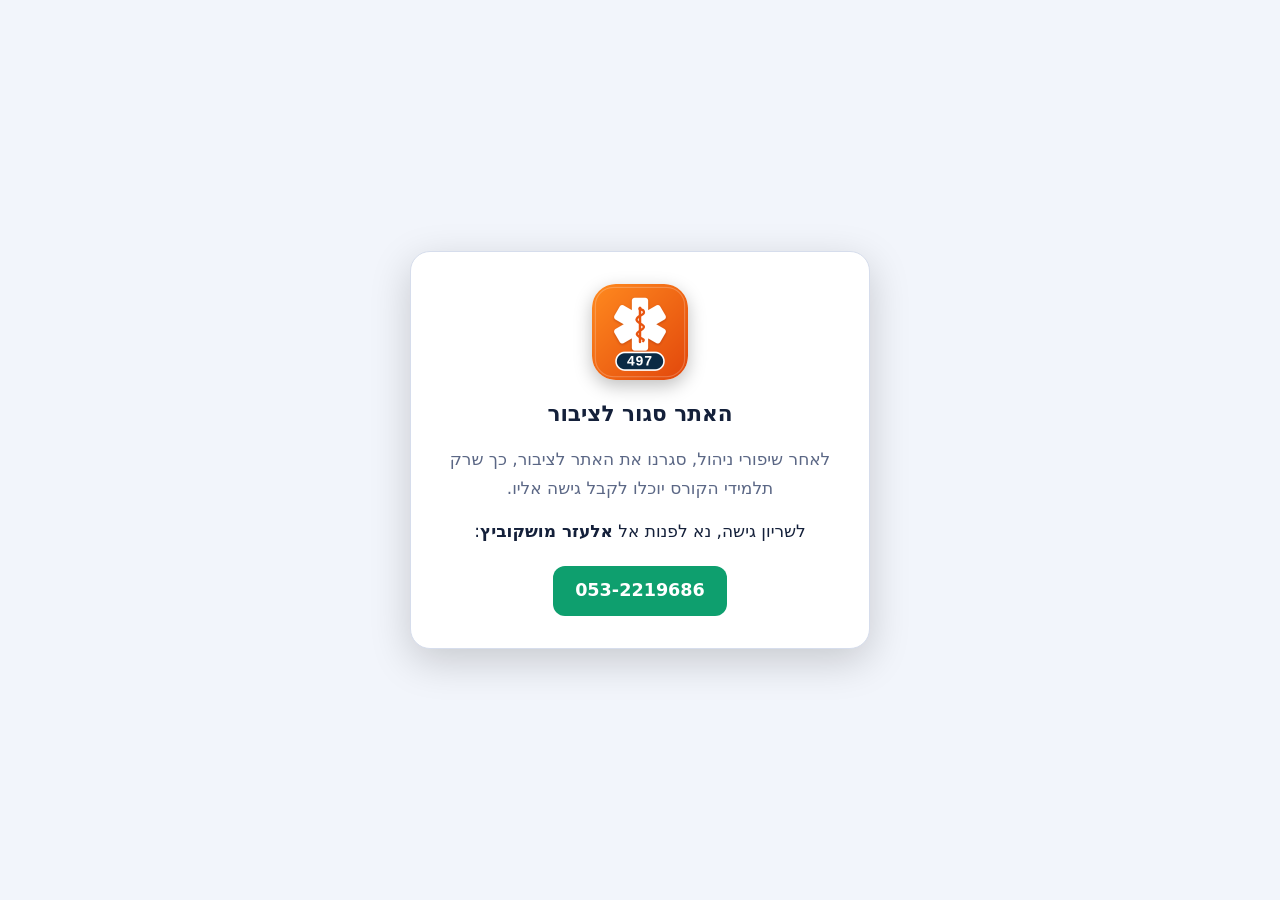
==== commit 54a655cd: "האתר הציבורי נסגר: דף הודעה בלבד, והסרת האפליקציה ושאלות הקורס האפליקציה הועברה למאגר פרטי עם התחברו" ====
--- a/index.html
+++ b/index.html
@@ -1,37 +1,35 @@
 <!doctype html>
 <html lang="he" dir="rtl">
 <head>
-  <meta charset="utf-8">
-  <meta name="viewport" content="width=device-width,initial-scale=1,viewport-fit=cover">
-  <meta name="description" content="תרגול לקורס חובשים אשדוד 497: שאלות, מבחנים לדוגמה וסימולטור אנמנזה">
-  <meta name="robots" content="noindex, nofollow, noarchive, nosnippet, noimageindex">
-  <meta name="theme-color" content="#07131c">
-  <meta name="color-scheme" content="dark">
-  <script src="./theme.js"></script>
-  <meta name="application-name" content="קורס חובשים אשדוד 497">
-  <meta name="apple-mobile-web-app-capable" content="yes">
-  <meta name="apple-mobile-web-app-status-bar-style" content="black-translucent">
-  <meta name="apple-mobile-web-app-title" content="חובשים 497">
-  <meta name="mobile-web-app-capable" content="yes">
-  <meta name="format-detection" content="telephone=no">
-  <title>קורס חובשים 497 · מרכז תרגול</title>
-  <link rel="manifest" href="./manifest.json">
-  <link rel="icon" type="image/png" sizes="192x192" href="./icons/icon-192.png">
-  <link rel="apple-touch-icon" href="./icons/apple-touch-icon.png">
-  <link rel="stylesheet" href="./styles.css">
-  <link rel="stylesheet" href="./unified.css">
-  <link rel="stylesheet" href="./common.css">
+<meta charset="utf-8">
+<meta name="viewport" content="width=device-width,initial-scale=1">
+<meta name="robots" content="noindex,nofollow">
+<title>קורס חובשים 497 · האתר סגור לציבור</title>
+<link rel="icon" href="favicon.svg">
+<style>
+:root{--bg:#0b1220;--card:#131c30;--text:#eef2fb;--muted:#9aa7c2;--line:#27345a;--accent:#52d6a5;--accent-ink:#06261b}
+@media (prefers-color-scheme:light){:root{--bg:#f2f5fb;--card:#fff;--text:#14203a;--muted:#5b6785;--line:#d6ddec;--accent:#0e9f6e;--accent-ink:#fff}}
+*{box-sizing:border-box}
+body{margin:0;min-height:100vh;display:grid;place-items:center;padding:16px;background:var(--bg);color:var(--text);font:17px/1.7 system-ui,-apple-system,"Segoe UI",Arial,sans-serif}
+main{width:100%;max-width:460px;background:var(--card);border:1px solid var(--line);border-radius:20px;padding:32px 24px;text-align:center;box-shadow:0 12px 40px rgba(0,0,0,.18)}
+img{display:block;width:96px;height:96px;border-radius:24px;margin:0 auto 16px;box-shadow:0 6px 18px rgba(0,0,0,.25)}
+h1{font-size:1.35rem;margin:0 0 12px}
+p{margin:0 0 14px;color:var(--muted)}
+p.contact{color:var(--text)}
+a.phone{display:inline-flex;align-items:center;justify-content:center;min-height:48px;padding:10px 22px;margin-top:6px;border-radius:12px;background:var(--accent);color:var(--accent-ink);font-weight:700;font-size:1.1rem;text-decoration:none;direction:ltr}
+</style>
 </head>
 <body>
-  <main id="app" class="app-shell"><noscript>כדי להשתמש באתר צריך להפעיל JavaScript.</noscript></main>
-  <script src="./version.js"></script>
-  <script src="./common.js"></script>
-  <script src="./scenarios.js"></script>
-  <script src="./additional-scenarios.js"></script>
-  <script src="./more-scenarios.js"></script>
-  <script src="./scenario-extras.js"></script>
-  <script src="./engine.js"></script>
-  <script src="./app.js"></script>
-  <script src="./pwa.js"></script>
+<main>
+  <img src="icons/icon-192.png" width="96" height="96" alt="לוגו קורס חובשים 497">
+  <h1>האתר סגור לציבור</h1>
+  <p>לאחר שיפורי ניהול, סגרנו את האתר לציבור, כך שרק תלמידי הקורס יוכלו לקבל גישה אליו.</p>
+  <p class="contact">לשריון גישה, נא לפנות אל <b>אלעזר מושקוביץ</b>:</p>
+  <a class="phone" href="tel:0532219686">053-2219686</a>
+</main>
+<script>
+// מוחק עותקים ישנים של האפליקציה שנשמרו במכשירים שהתקינו אותה בעבר.
+try{if('serviceWorker' in navigator)navigator.serviceWorker.getRegistrations().then(function(r){return Promise.all(r.map(function(x){return x.unregister()}))}).then(function(){return window.caches?caches.keys().then(function(k){return Promise.all(k.map(function(n){return caches.delete(n)}))}):0}).catch(function(){})}catch(e){}
+</script>
 </body>
 </html>
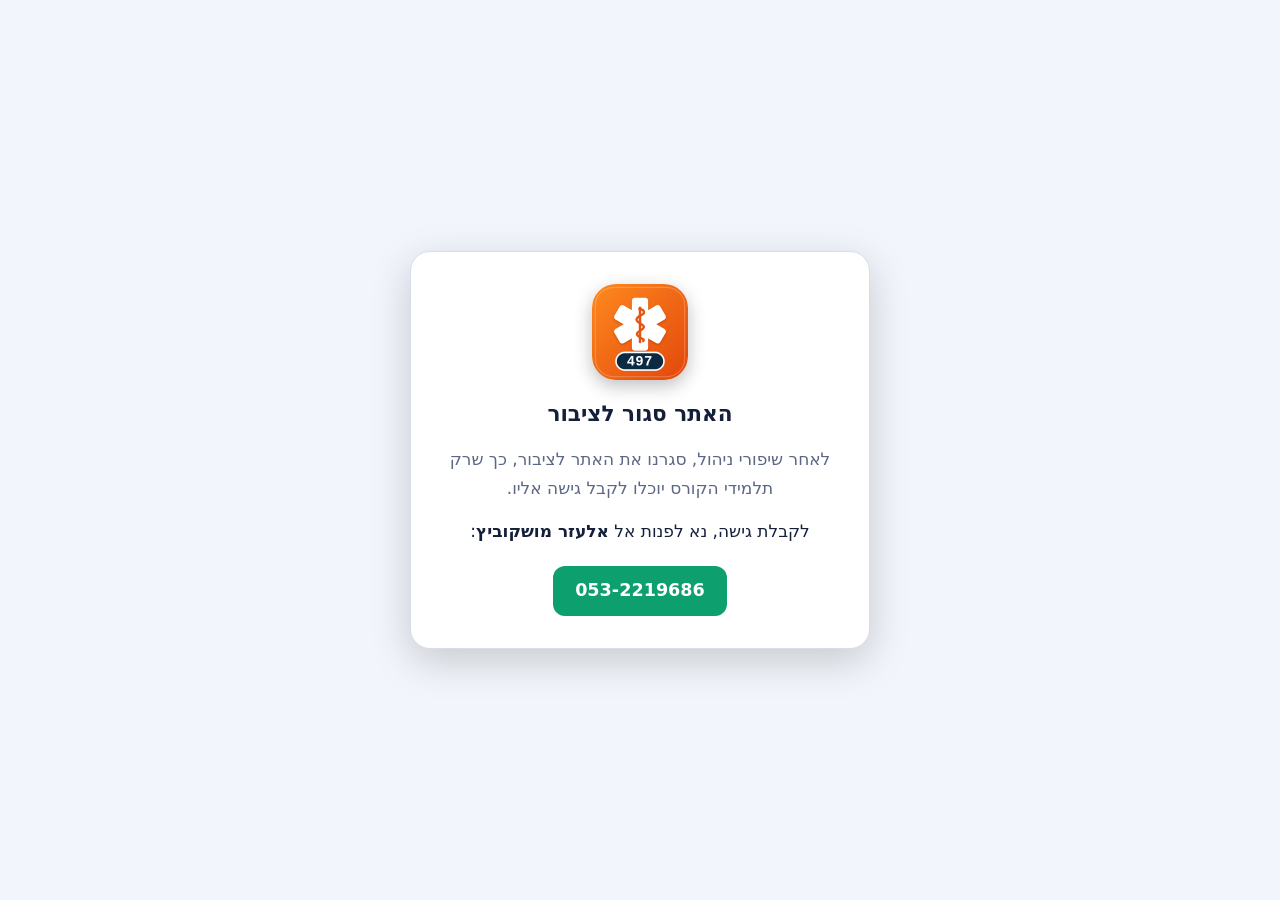
==== commit ec2ded79: "Change text from 'לשריון גישה' to 'לקבלת גישה' Co-Authored-By: Claude Sonnet 5.5 <noreply@anthropic." ====
--- a/index.html
+++ b/index.html
@@ -24,7 +24,7 @@
   <img src="icons/icon-192.png" width="96" height="96" alt="לוגו קורס חובשים 497">
   <h1>האתר סגור לציבור</h1>
   <p>לאחר שיפורי ניהול, סגרנו את האתר לציבור, כך שרק תלמידי הקורס יוכלו לקבל גישה אליו.</p>
-  <p class="contact">לשריון גישה, נא לפנות אל <b>אלעזר מושקוביץ</b>:</p>
+  <p class="contact">לקבלת גישה, נא לפנות אל <b>אלעזר מושקוביץ</b>:</p>
   <a class="phone" href="tel:0532219686">053-2219686</a>
 </main>
 <script>
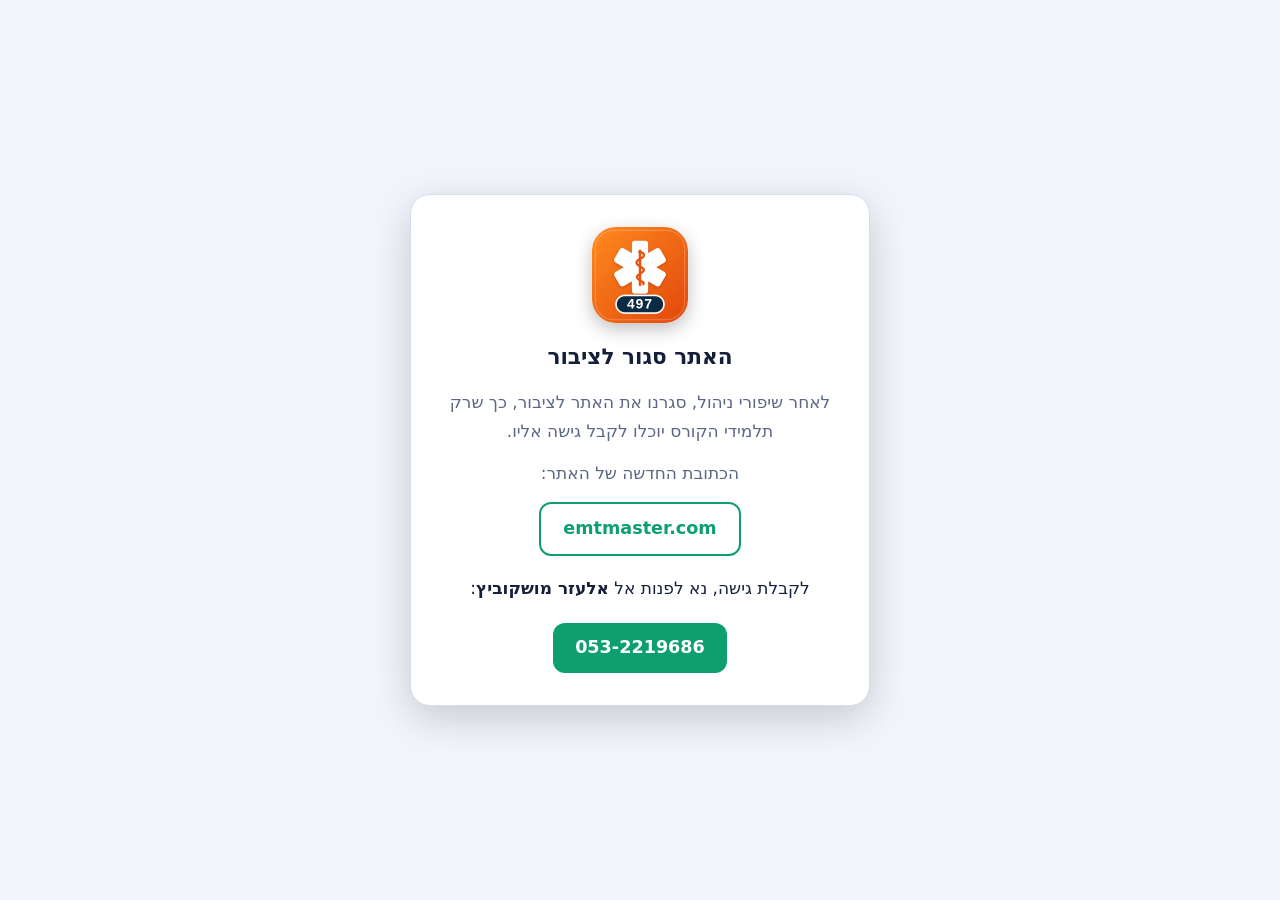
==== commit d41946bf: "Add new site access domain emtmaster.com Co-Authored-By: Claude Sonnet 5.5 <noreply@anthropic.com> C" ====
--- a/index.html
+++ b/index.html
@@ -16,6 +16,7 @@
 h1{font-size:1.35rem;margin:0 0 12px}
 p{margin:0 0 14px;color:var(--muted)}
 p.contact{color:var(--text)}
+a.site{display:inline-flex;align-items:center;justify-content:center;min-height:48px;padding:10px 22px;margin:0 0 18px;border-radius:12px;border:2px solid var(--accent);color:var(--accent);font-weight:700;font-size:1.1rem;text-decoration:none;direction:ltr}
 a.phone{display:inline-flex;align-items:center;justify-content:center;min-height:48px;padding:10px 22px;margin-top:6px;border-radius:12px;background:var(--accent);color:var(--accent-ink);font-weight:700;font-size:1.1rem;text-decoration:none;direction:ltr}
 </style>
 </head>
@@ -24,6 +25,8 @@
   <img src="icons/icon-192.png" width="96" height="96" alt="לוגו קורס חובשים 497">
   <h1>האתר סגור לציבור</h1>
   <p>לאחר שיפורי ניהול, סגרנו את האתר לציבור, כך שרק תלמידי הקורס יוכלו לקבל גישה אליו.</p>
+  <p>הכתובת החדשה של האתר:</p>
+  <a class="site" href="https://emtmaster.com/">emtmaster.com</a>
   <p class="contact">לקבלת גישה, נא לפנות אל <b>אלעזר מושקוביץ</b>:</p>
   <a class="phone" href="tel:0532219686">053-2219686</a>
 </main>
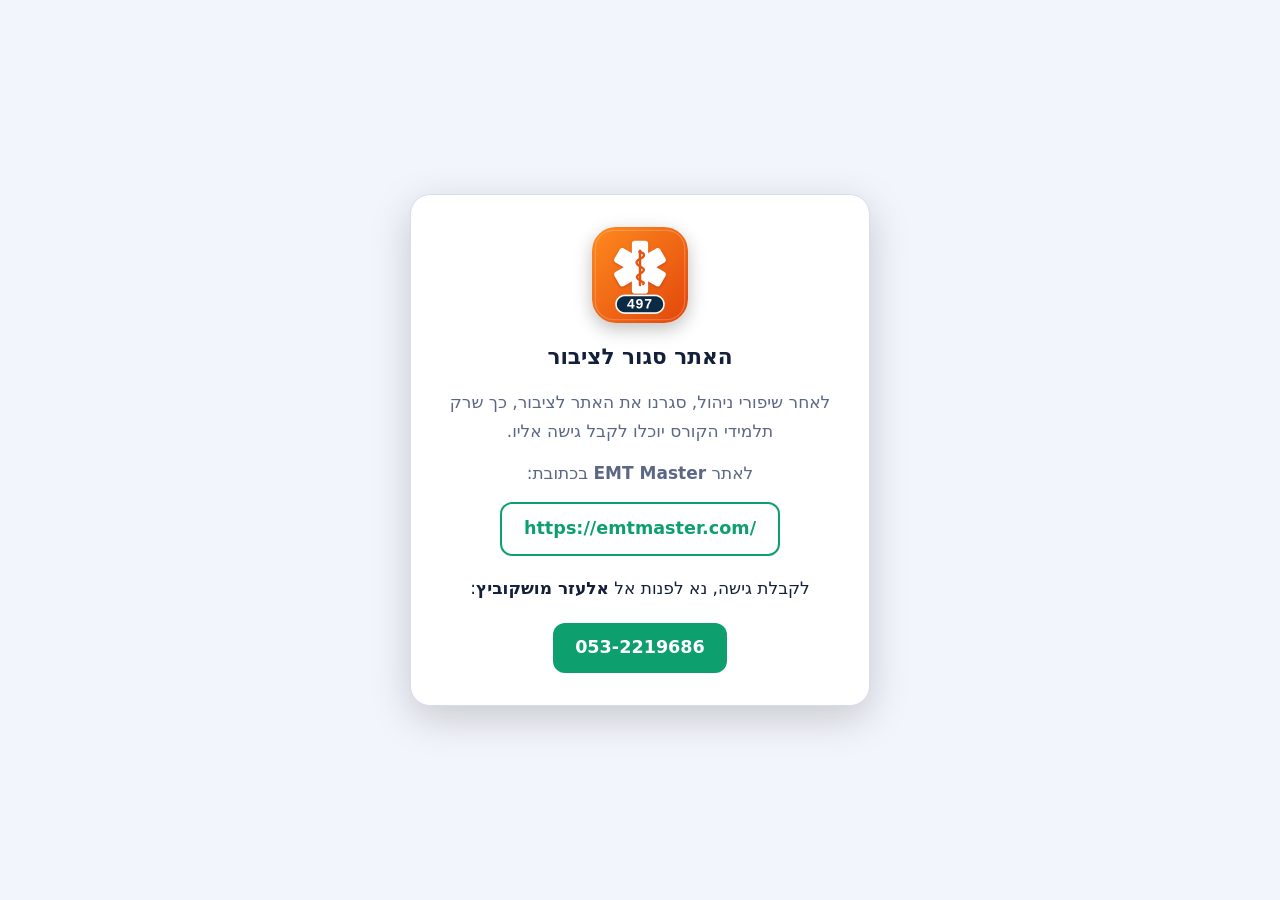
==== commit 79beafe6: "Reword new site address as 'EMT Master' link text Co-Authored-By: Claude Sonnet 5.5 <noreply@anthrop" ====
--- a/index.html
+++ b/index.html
@@ -25,8 +25,8 @@
   <img src="icons/icon-192.png" width="96" height="96" alt="לוגו קורס חובשים 497">
   <h1>האתר סגור לציבור</h1>
   <p>לאחר שיפורי ניהול, סגרנו את האתר לציבור, כך שרק תלמידי הקורס יוכלו לקבל גישה אליו.</p>
-  <p>הכתובת החדשה של האתר:</p>
-  <a class="site" href="https://emtmaster.com/">emtmaster.com</a>
+  <p>לאתר <b>EMT Master</b> בכתובת:</p>
+  <a class="site" href="https://emtmaster.com/">https://emtmaster.com/</a>
   <p class="contact">לקבלת גישה, נא לפנות אל <b>אלעזר מושקוביץ</b>:</p>
   <a class="phone" href="tel:0532219686">053-2219686</a>
 </main>
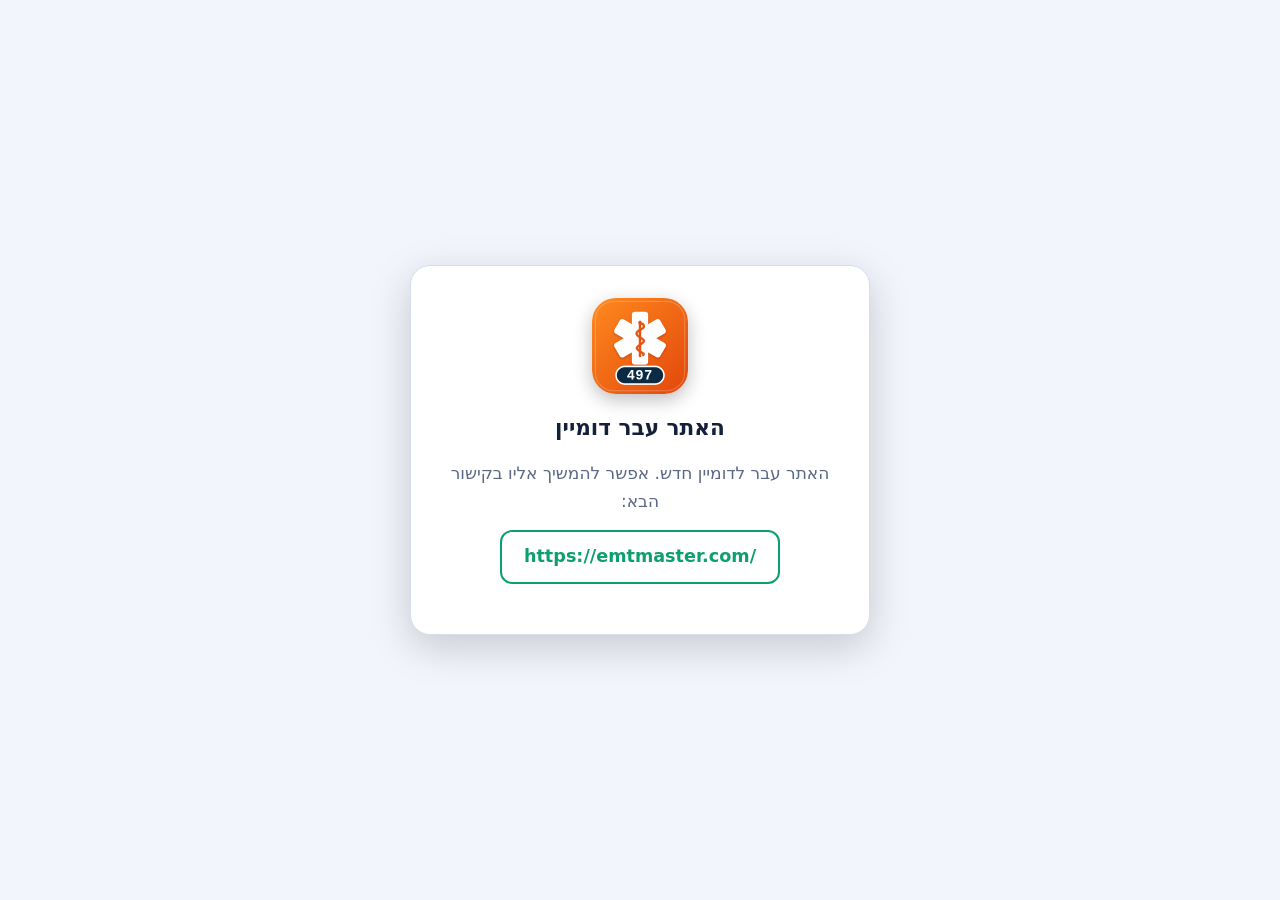
==== commit 8a36a2a1: "Update page text to announce move to new domain Co-Authored-By: Claude Sonnet 5.5 <noreply@anthropic" ====
--- a/index.html
+++ b/index.html
@@ -4,7 +4,7 @@
 <meta charset="utf-8">
 <meta name="viewport" content="width=device-width,initial-scale=1">
 <meta name="robots" content="noindex,nofollow">
-<title>קורס חובשים 497 · האתר סגור לציבור</title>
+<title>קורס חובשים 497 · האתר עבר דומיין</title>
 <link rel="icon" href="favicon.svg">
 <style>
 :root{--bg:#0b1220;--card:#131c30;--text:#eef2fb;--muted:#9aa7c2;--line:#27345a;--accent:#52d6a5;--accent-ink:#06261b}
@@ -23,12 +23,9 @@
 <body>
 <main>
   <img src="icons/icon-192.png" width="96" height="96" alt="לוגו קורס חובשים 497">
-  <h1>האתר סגור לציבור</h1>
-  <p>לאחר שיפורי ניהול, סגרנו את האתר לציבור, כך שרק תלמידי הקורס יוכלו לקבל גישה אליו.</p>
-  <p>לאתר <b>EMT Master</b> בכתובת:</p>
+  <h1>האתר עבר דומיין</h1>
+  <p>האתר עבר לדומיין חדש. אפשר להמשיך אליו בקישור הבא:</p>
   <a class="site" href="https://emtmaster.com/">https://emtmaster.com/</a>
-  <p class="contact">לקבלת גישה, נא לפנות אל <b>אלעזר מושקוביץ</b>:</p>
-  <a class="phone" href="tel:0532219686">053-2219686</a>
 </main>
 <script>
 // מוחק עותקים ישנים של האפליקציה שנשמרו במכשירים שהתקינו אותה בעבר.
